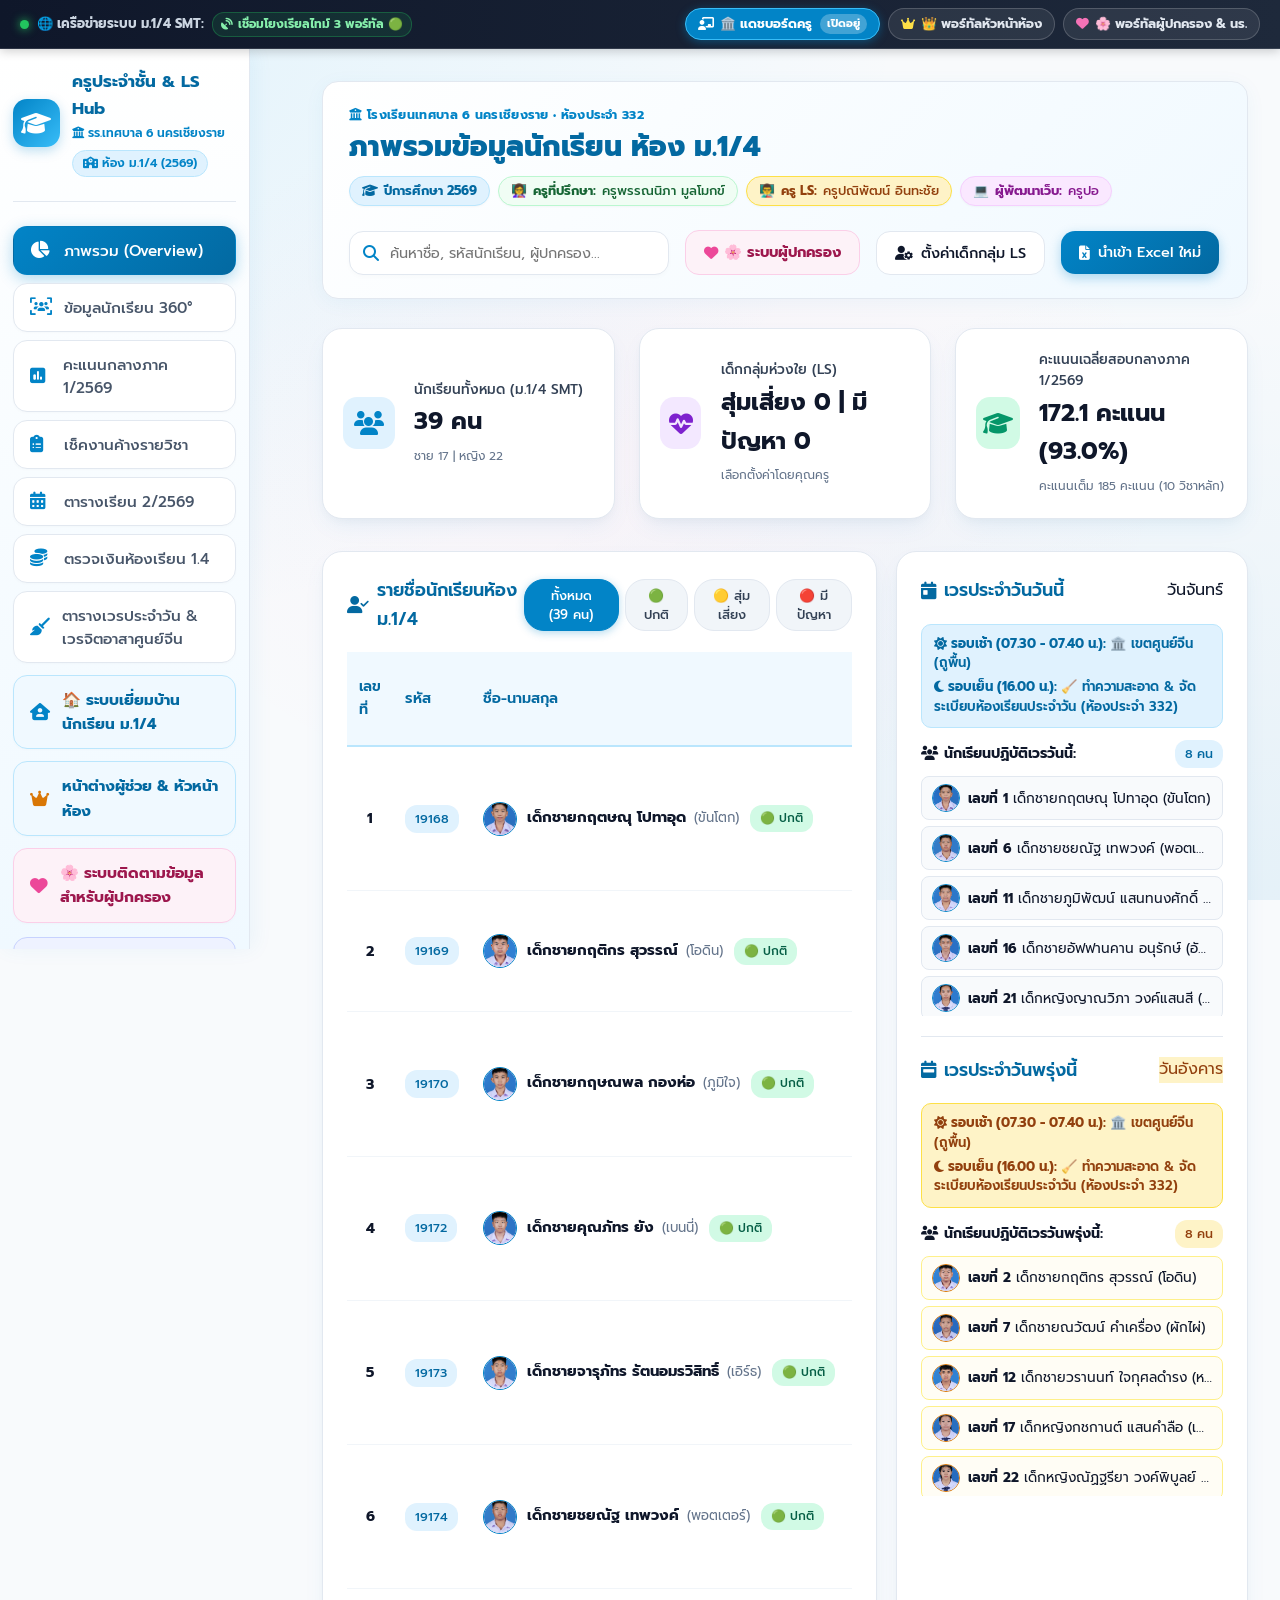
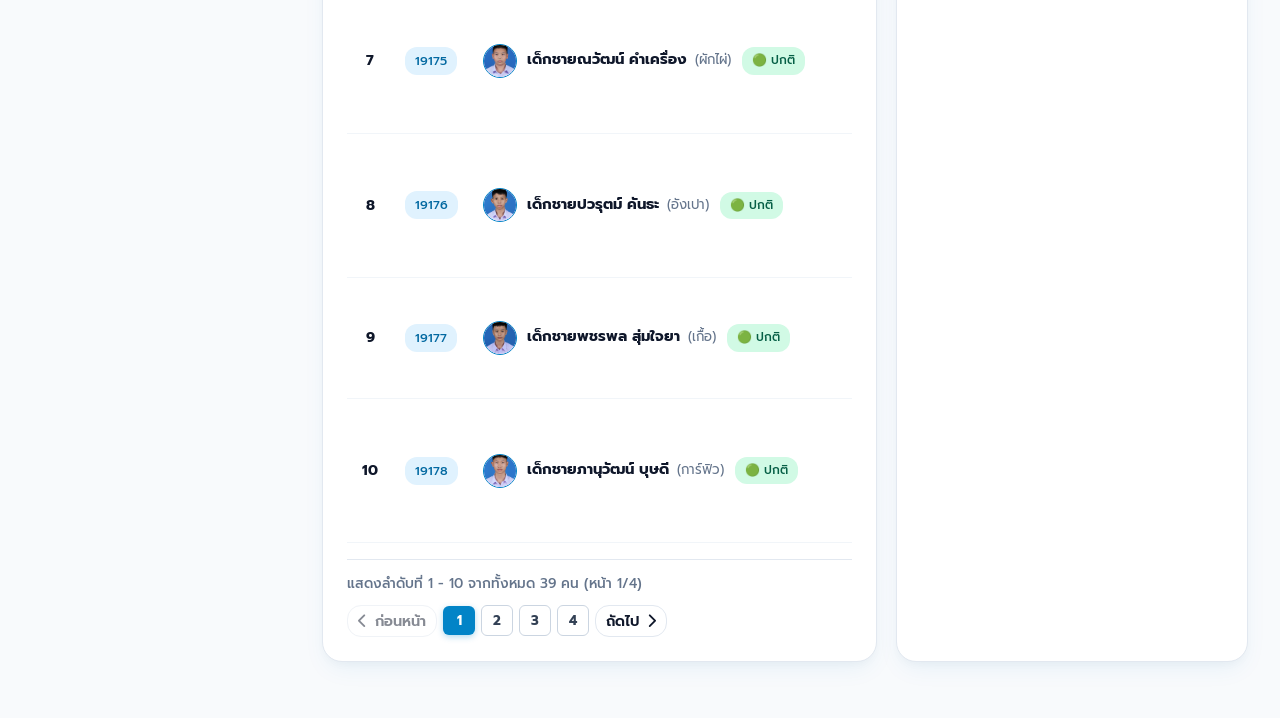
==== index.html @ 4e148f6b "feat: interconnect all 3 portals with persistent network switcher and real-time cloud sync for tasks" ====
<!DOCTYPE html>
<html lang="th">
<head>
    <meta charset="UTF-8">
    <meta name="viewport" content="width=device-width, initial-scale=1.0">
    <title>ระบบ Dashboard ข้อมูลนักเรียน ม.1/4 (ปีการศึกษา 2569)</title>
    <!-- PWA & Mobile Web App Meta -->
    <meta name="theme-color" content="#4f46e5">
    <meta name="mobile-web-app-capable" content="yes">
    <meta name="apple-mobile-web-app-status-bar-style" content="black-translucent">
    <meta name="apple-mobile-web-app-title" content="ม.1/4 ท.6">
    <link rel="manifest" href="manifest.json">
    <link rel="apple-touch-icon" href="apple-touch-icon.png">
    <link rel="icon" type="image/png" sizes="192x192" href="icon-192.png">
    <!-- Google Fonts: Prompt & Inter -->
    <link rel="preconnect" href="https://fonts.googleapis.com">
    <link rel="preconnect" href="https://fonts.gstatic.com" crossorigin>
    <link href="https://fonts.googleapis.com/css2?family=Inter:wght@300;400;500;600;700&family=Prompt:wght@300;400;500;600;700&display=swap" rel="stylesheet">
    <!-- FontAwesome Icons -->
    <link rel="stylesheet" href="https://cdnjs.cloudflare.com/ajax/libs/font-awesome/6.4.0/css/all.min.css">
    <!-- SheetJS for Excel Reading in Browser -->
    <script src="https://cdn.jsdelivr.net/npm/xlsx@0.18.5/dist/xlsx.full.min.js"></script>
    <link rel="stylesheet" href="styles.css">
</head>
<body>
    <!-- Unified 3-Portal Interconnected Network Bar -->
    <div class="m104-portal-network-bar">
        <div class="network-container">
            <div class="network-brand">
                <span class="network-dot"></span>
                <span>🌐 เครือข่ายระบบ ม.1/4 SMT:</span>
                <span class="network-sync-status"><i class="fa-solid fa-satellite-dish"></i> เชื่อมโยงเรียลไทม์ 3 พอร์ทัล 🟢</span>
            </div>
            <div class="network-links">
                <a href="index.html" class="network-pill active" title="หน้าแดชบอร์ดหลักสำหรับครูที่ปรึกษา">
                    <i class="fa-solid fa-chalkboard-user"></i>
                    <span>🏛️ แดชบอร์ดครู</span>
                    <span class="pill-tag">เปิดอยู่</span>
                </a>
                <a href="leader.html" class="network-pill" title="พอร์ทัลคณะกรรมการหัวหน้าห้อง สำหรับสั่ง/เช็คงานเพื่อน">
                    <i class="fa-solid fa-crown" style="color:#fde047;"></i>
                    <span>👑 พอร์ทัลหัวหน้าห้อง</span>
                </a>
                <a href="parent.html" class="network-pill" title="พอร์ทัลสำหรับผู้ปกครองและนักเรียน ตรวจงานค้างและเงินห้อง">
                    <i class="fa-solid fa-heart" style="color:#f472b6;"></i>
                    <span>🌸 พอร์ทัลผู้ปกครอง & นร.</span>
                </a>
            </div>
        </div>
    </div>

    <div class="app-container">
        <!-- Sidebar Navigation -->
        <aside class="sidebar">
            <div class="brand">
                <div class="brand-icon"><i class="fa-solid fa-graduation-cap"></i></div>
                <div class="brand-info">
                    <h2>ครูประจำชั้น & LS Hub</h2>
                    <span class="school-tag"><i class="fa-solid fa-building-columns"></i> รร.เทศบาล 6 นครเชียงราย</span>
                    <span class="badge-room"><i class="fa-solid fa-school"></i> ห้อง ม.1/4 (2569)</span>
                </div>
            </div>

            <nav class="nav-menu">
                <button class="nav-btn active" data-tab="tab-overview">
                    <i class="fa-solid fa-chart-pie"></i> ภาพรวม (Overview)
                </button>
                <button class="nav-btn" data-tab="tab-students">
                    <i class="fa-solid fa-users-viewfinder"></i> ข้อมูลนักเรียน 360°
                </button>
                <button class="nav-btn" data-tab="tab-midterm">
                    <i class="fa-solid fa-square-poll-vertical"></i> คะแนนกลางภาค 1/2569
                </button>
                <button class="nav-btn" data-tab="tab-pending-tasks">
                    <i class="fa-solid fa-clipboard-list"></i> เช็คงานค้างรายวิชา
                </button>
                <button class="nav-btn" data-tab="tab-schedule">
                    <i class="fa-solid fa-calendar-days"></i> ตารางเรียน 2/2569
                </button>
                <button class="nav-btn" data-tab="tab-fund">
                    <i class="fa-solid fa-coins"></i> ตรวจเงินห้องเรียน 1.4
                </button>
                <button class="nav-btn" data-tab="tab-duty">
                    <i class="fa-solid fa-broom"></i> ตารางเวรประจำวัน & เวรจิตอาสาศูนย์จีน
                </button>
                <a href="visit.html" target="_blank" class="nav-btn" style="text-decoration:none; color:#0369a1; background:#f0f9ff; border:1px solid #bae6fd; font-weight:700; margin-top:4px;">
                    <i class="fa-solid fa-house-user" style="color:#0284c7;"></i> 🏠 ระบบเยี่ยมบ้านนักเรียน ม.1/4
                </a>
                <a href="leader.html" target="_blank" class="nav-btn" style="text-decoration:none; color:#0369a1; background:#f0f9ff; border:1px solid #bae6fd; font-weight:700; margin-top:4px;">
                    <i class="fa-solid fa-crown" style="color:#d97706;"></i> หน้าต่างผู้ช่วย & หัวหน้าห้อง
                </a>
                <a href="parent.html" target="_blank" class="nav-btn" style="text-decoration:none; color:#9d174d; background:#fdf2f8; border:1px solid #fbcfe8; font-weight:700; margin-top:4px;">
                    <i class="fa-solid fa-heart" style="color:#ec4899;"></i> 🌸 ระบบติดตามข้อมูลสำหรับผู้ปกครอง
                </a>
                <button type="button" class="nav-btn" onclick="showPwaInstallModal()" style="color:#4338ca; background:#eef2ff; border:1px solid #c7d2fe; font-weight:700; margin-top:6px; cursor:pointer;">
                    <i class="fa-solid fa-mobile-screen-button" style="color:#6366f1;"></i> 📲 ติดตั้งลงมือถือ / หน้าจอโฮม
                </button>
            </nav>

            <div class="sidebar-footer">
                <div class="folder-status">
                    <i class="fa-solid fa-folder-open"></i>
                    <div>
                        <small>แหล่งข้อมูลในเครื่อง:</small>
                        <strong title="D:\ห้อง 1.4-2569">D:\ห้อง 1.4-2569</strong>
                    </div>
                </div>
                <div class="teacher-credits-box" style="margin-top: 10px; padding: 10px 12px; background: #ffffff; border-radius: 8px; border: 1px solid var(--border-color); font-size: 0.8rem; line-height: 1.5; color: var(--text-color);">
                    <div style="color:var(--primary); font-weight:700; margin-bottom:4px;"><i class="fa-solid fa-graduation-cap"></i> บุคลากรประจำห้อง ม.1/4</div>
                    <div>👩‍🏫 <strong>ครูที่ปรึกษา:</strong> ครูพรรณนิภา มูลโมกข์</div>
                    <div>👨‍🏫 <strong>ครู LS:</strong> ครูปณิพัฒน์ อินทะชัย</div>
                    <div style="margin-top:4px; padding-top:4px; border-top:1px dashed #e2e8f0; color:#0284c7;">💻 <strong>ผู้พัฒนาเว็บไซต์:</strong> ครูปอ</div>
                </div>
                <button id="btn-reload-db" class="btn-secondary full-width" style="margin-top:8px;">
                    <i class="fa-solid fa-arrows-rotate"></i> อัปเดตข้อมูลไฟล์
                </button>
            </div>
        </aside>

        <!-- Main Content Area -->
        <main class="main-content">
            <!-- Header Bar -->
            <header class="top-header-panel">
                <div class="header-main-row">
                    <div class="header-title-box">
                        <div class="header-title-badge">
                            <i class="fa-solid fa-building-columns" style="color:#0284c7;"></i> โรงเรียนเทศบาล 6 นครเชียงราย • ห้องประจำ 332
                        </div>
                        <h1 id="page-title">ภาพรวมข้อมูลนักเรียน ห้อง ม.1/4</h1>
                        
                        <!-- Teacher & Personnel Badges Row -->
                        <div class="personnel-badges-row">
                            <span class="personnel-chip chip-academic">
                                <i class="fa-solid fa-graduation-cap"></i> ปีการศึกษา 2569
                            </span>
                            <span class="personnel-chip chip-homeroom">
                                👩‍🏫 <strong>ครูที่ปรึกษา:</strong> ครูพรรณนิภา มูลโมกข์
                            </span>
                            <span class="personnel-chip chip-ls">
                                👨‍🏫 <strong>ครู LS:</strong> ครูปณิพัฒน์ อินทะชัย
                            </span>
                            <span class="personnel-chip chip-dev">
                                💻 <strong>ผู้พัฒนาเว็บ:</strong> ครูปอ
                            </span>
                        </div>
                    </div>

                    <div class="header-actions">
                        <div class="search-box">
                            <i class="fa-solid fa-magnifying-glass"></i>
                            <input type="text" id="global-search" placeholder="ค้นหาชื่อ, รหัสนักเรียน, ผู้ปกครอง...">
                        </div>
                        <a href="parent.html" target="_blank" class="btn-secondary" style="text-decoration:none; color:#9d174d; background:#fdf2f8; border:1px solid #fbcfe8; font-weight:700; display:inline-flex; align-items:center; gap:6px;">
                            <i class="fa-solid fa-heart" style="color:#ec4899;"></i> 🌸 ระบบผู้ปกครอง
                        </a>
                        <button id="btn-open-ls-settings" class="btn-secondary">
                            <i class="fa-solid fa-user-gear"></i> ตั้งค่าเด็กกลุ่ม LS
                        </button>
                        <label for="excel-uploader" class="btn-primary">
                            <i class="fa-solid fa-file-excel"></i> นำเข้า Excel ใหม่
                            <input type="file" id="excel-uploader" accept=".xlsx, .xls" hidden multiple>
                        </label>
                    </div>
                </div>
            </header>

            <!-- Tab 1: Overview -->
            <section id="tab-overview" class="tab-content active">
                <!-- Stats Summary Cards -->
                <div class="stats-grid" style="grid-template-columns: repeat(auto-fit, minmax(280px, 1fr));">
                    <div class="stat-card blue">
                        <div class="stat-icon"><i class="fa-solid fa-users"></i></div>
                        <div class="stat-details">
                            <h3>นักเรียนทั้งหมด (ม.1/4 SMT)</h3>
                            <span class="stat-value" id="stat-total">39 คน</span>
                            <small id="stat-gender-ratio">ชาย 21 | หญิง 18</small>
                        </div>
                    </div>

                    <div class="stat-card purple">
                        <div class="stat-icon"><i class="fa-solid fa-heart-pulse"></i></div>
                        <div class="stat-details">
                            <h3>เด็กกลุ่มห่วงใย (LS)</h3>
                            <span class="stat-value" id="stat-ls">0 คน</span>
                            <small>เลือกตั้งค่าโดยคุณครู</small>
                        </div>
                    </div>

                    <div class="stat-card green admin-only">
                        <div class="stat-icon"><i class="fa-solid fa-graduation-cap"></i></div>
                        <div class="stat-details">
                            <h3>คะแนนเฉลี่ยสอบกลางภาค 1/2569</h3>
                            <span class="stat-value" id="stat-midterm-avg">123.5 คะแนน</span>
                            <small id="overview-avg-midterm-subtext">คะแนนเต็ม 275 คะแนน (13 วิชาหลัก)</small>
                        </div>
                    </div>
                </div>

                <!-- Two-Column Section -->
                <div class="dashboard-row">
                    <!-- Quick Student List -->
                    <div class="panel flex-2">
                        <div class="panel-header">
                            <h3><i class="fa-solid fa-user-check"></i> รายชื่อนักเรียนห้อง ม.1/4</h3>
                            <div class="filter-pills">
                                <button class="pill active" data-filter="all">ทั้งหมด (39 คน)</button>
                                <button class="pill" data-filter="normal">🟢 ปกติ</button>
                                <button class="pill" data-filter="risk">🟡 สุ่มเสี่ยง</button>
                                <button class="pill" data-filter="problem">🔴 มีปัญหา</button>
                            </div>
                        </div>
                        <div class="table-responsive">
                            <table class="data-table" id="table-overview">
                                <thead>
                                    <tr>
                                        <th>เลขที่</th>
                                        <th>รหัส</th>
                                        <th>ชื่อ-นามสกุล</th>
                                        <th class="admin-only">ผู้ปกครอง / เบอร์โทร</th>
                                        <th>เวรประจำวัน</th>
                                        <th>สถานะงานค้าง</th>
                                        <th>จัดการ</th>
                                    </tr>
                                </thead>
                                <tbody>
                                    <!-- Dynamic Rows -->
                                </tbody>
                            </table>
                        </div>
                        <!-- Overview Table Pagination Bar -->
                        <div id="overview-pagination" style="display:flex; justify-content:space-between; align-items:center; margin-top:1rem; padding-top:0.8rem; border-top:1px solid #e2e8f0; flex-wrap:wrap; gap:10px;">
                            <div id="overview-pagination-info" style="font-size:0.85rem; color:#64748b; font-weight:500;">
                                แสดงลำดับที่ 1 - 10 จากทั้งหมด 39 คน
                            </div>
                            <div id="overview-pagination-controls" style="display:flex; gap:6px; align-items:center;">
                                <!-- Dynamic Pagination Buttons -->
                            </div>
                        </div>
                    </div>

                    <!-- Daily Duty Today & Tomorrow -->
                    <div class="panel flex-1">
                        <div class="panel-header">
                            <h3><i class="fa-solid fa-calendar-day"></i> เวรประจำวันวันนี้</h3>
                            <span class="badge-day" id="current-day-name">วันจันทร์</span>
                        </div>
                        <div class="duty-list" id="duty-today-list">
                            <!-- Dynamic Duty Today List -->
                        </div>

                        <hr class="divider">

                        <div class="panel-header">
                            <h3><i class="fa-solid fa-calendar-week"></i> เวรประจำวันพรุ่งนี้</h3>
                            <span class="badge-day" id="tomorrow-day-name" style="background:#fef3c7; color:#92400e; border-color:#fde047;">วันอังคาร</span>
                        </div>
                        <div class="duty-list" id="duty-tomorrow-list">
                            <!-- Dynamic Duty Tomorrow List -->
                        </div>
                    </div>
                </div>
            </section>

            <!-- Tab 2: Student 360° Profile -->
            <section id="tab-students" class="tab-content">
                <div class="panel">
                    <div class="panel-header">
                        <h3><i class="fa-solid fa-address-card"></i> คลังข้อมูลนักเรียน 360 องศา (ม.1/4)</h3>
                        <span class="sub-text">รวมข้อมูลจากไฟล์: รายชื่อ, ผู้ปกครอง, วันเกิด, เลขประชาชน, ศาสนา</span>
                    </div>
                    <div class="cards-grid" id="students-cards-grid">
                        <!-- Dynamic Student Cards -->
                    </div>
                </div>
            </section>

            <!-- Tab 3: Midterm Scores -->
            <section id="tab-midterm" class="tab-content">
                <div class="panel">
                    <div class="panel-header">
                        <h3><i class="fa-solid fa-square-poll-vertical"></i> ตารางตรวจสอบคะแนนสอบกลางภาคเรียนที่ 1 / 2569 (ห้อง ม.1/4 SMT)</h3>
                        <div class="action-buttons">
                            <button class="btn-secondary" id="btn-export-scores-csv"><i class="fa-solid fa-file-csv"></i> ส่งออกตารางคะแนน CSV</button>
                        </div>
                    </div>
                    <div class="table-responsive">
                        <table class="data-table" id="table-midterm-scores">
                            <thead>
                                <tr>
                                    <th>เลขที่</th>
                                    <th>ชื่อ-นามสกุล</th>
                                    <th>อ.สื่อสาร (20)</th>
                                    <th>สังคมฯ (20)</th>
                                    <th style="background:#fef3c7; color:#92400e;">ประวัติฯ (20)</th>
                                    <th>คณิตพื้นฯ (20)</th>
                                    <th>ภาษาไทย (20)</th>
                                    <th>คณิตเพิ่ม1 (20)</th>
                                    <th>คณิตเพิ่ม2 (5)</th>
                                    <th>จีน (20)</th>
                                    <th>อ.พื้นฐาน (20)</th>
                                    <th>วิทย์พื้นฯ (20)</th>
                                    <th style="background:#d1fae5; color:#065f46;">วิทย์โลก (40)</th>
                                    <th>อ.อ่าน-เขียน (20)</th>
                                    <th style="background:#fef3c7; color:#92400e;">วิทย์ปฏิบัติ (30)</th>
                                    <th>รวม (275)</th>
                                    <th>เฉลี่ย (%)</th>
                                </tr>
                            </thead>
                            <tbody>
                                <!-- Dynamic Rows -->
                            </tbody>
                        </table>
                    </div>
                </div>
            </section>

            <!-- Tab 4: Pending Homework Manager -->
            <section id="tab-pending-tasks" class="tab-content">
                <!-- Real-time Cloud Sync Banner for Teacher Dashboard -->
                <div style="display:flex; justify-content:space-between; align-items:center; flex-wrap:wrap; gap:10px; background:#f0fdf4; border:1.5px solid #86efac; border-radius:12px; padding:10px 16px; margin-bottom:14px; box-shadow:0 2px 8px rgba(34,197,94,0.08);">
                    <div style="display:flex; align-items:center; gap:8px;">
                        <span style="display:inline-flex; width:10px; height:10px; border-radius:50%; background:#16a34a; box-shadow:0 0 0 3px rgba(34,197,94,0.3);"></span>
                        <span id="teacher-cloud-status" style="font-size:0.88rem; color:#166534; font-weight:700;">
                            <i class="fa-solid fa-satellite-dish" style="color:#16a34a;"></i> เชื่อมต่อระบบคลาวด์ออนไลน์: <span id="teacher-cloud-status-desc" style="color:#15803d;">ซิงค์เรียลไทม์กับพอร์ทัลหัวหน้าห้อง & ผู้ปกครอง 🟢</span>
                        </span>
                    </div>
                    <button type="button" id="btn-refresh-teacher-tasks" onclick="refreshTeacherTasksFromCloud()" class="btn-primary btn-sm" style="background:#0284c7; border-color:#0284c7; font-size:0.82rem; font-weight:700; padding:6px 14px; border-radius:8px; display:inline-flex; align-items:center; gap:6px; cursor:pointer; box-shadow:0 2px 6px rgba(2,132,199,0.25);">
                        <i class="fa-solid fa-arrows-rotate"></i> 🔄 ดึงข้อมูลล่าสุดจากคลาวด์
                    </button>
                </div>

                <!-- Top Section: Student Personal Homework Lookup Bar & Card -->
                <div class="panel" style="margin-bottom:1.5rem; background:linear-gradient(135deg, #ffffff, #f0f9ff); border:1px solid #bae6fd; box-shadow:0 4px 15px rgba(2,132,199,0.06);">
                    <div class="panel-header" style="border-bottom:1px solid #e0f2fe; padding-bottom:10px; margin-bottom:12px;">
                        <div>
                            <h3 style="color:#0369a1;"><i class="fa-solid fa-user-check"></i> 🔍 ค้นหางานค้างรายบุคคล (สำหรับนักเรียน / ผู้ปกครอง)</h3>
                            <span class="sub-text">เลือกหรือพิมพ์ชื่อ/เลขที่/รหัสประจำตัว เพื่อตรวจสอบรายการงานค้างเฉพาะบุคคล</span>
                        </div>
                    </div>

                    <div style="display:flex; gap:12px; align-items:center; flex-wrap:wrap; margin-bottom:12px;">
                        <div style="flex:1; min-width:260px;">
                            <select id="lookup-student-select" class="form-control" style="font-weight:700; font-size:0.95rem; border-color:#0284c7;">
                                <option value="">-- 🎓 เลือกชื่อนักเรียนเพื่อดูงานค้างเฉพาะบุคคล (39 คน) --</option>
                            </select>
                        </div>
                        <div style="flex:1; min-width:200px;">
                            <input type="text" id="lookup-student-input" class="form-control" placeholder="หรือพิมพ์เลขที่ (เช่น 1), รหัส (19168)...">
                        </div>
                        <button id="btn-clear-lookup" class="btn-secondary" style="display:none;"><i class="fa-solid fa-rotate-left"></i> ล้างการค้นหา</button>
                    </div>

                    <!-- Personal Homework Display Card -->
                    <div id="personal-homework-result-card" style="display:none;">
                        <!-- Dynamic Personal Homework Card -->
                    </div>
                </div>

                <div class="dashboard-row">
                    <!-- Left: Create Task & Student Checklist Form -->
                    <div class="panel flex-1">
                        <div class="panel-header">
                            <h3><i class="fa-solid fa-pen-to-square"></i> บันทึกเช็คงานค้างรายวิชา</h3>
                        </div>

                        <div class="form-group">
                            <label><i class="fa-solid fa-book"></i> เลือกรายวิชาจากตารางเรียน ม.1/4 (หรือพิมพ์ระบุเอง):</label>
                            <select id="task-subject-select" class="form-control" style="font-weight:700; color:#0f172a; margin-bottom:6px;">
                                <option value="">-- 📖 เลือกระบุรายวิชาตามตารางเรียน ภาคเรียนที่ 2/2569 --</option>
                                <option value="ภาษาไทย (ท21102) - ครูพรรณนิภา">ภาษาไทย (ท21102) - ครูพรรณนิภา</option>
                                <option value="คณิตศาสตร์พื้นฐาน (ค21102) - ครูศิริลักษณ์">คณิตศาสตร์พื้นฐาน (ค21102) - ครูศิริลักษณ์</option>
                                <option value="คณิตศาสตร์เพิ่มเติม 1 (ค21202) - ครูเปรมฤดี">คณิตศาสตร์เพิ่มเติม 1 (ค21202) - ครูเปรมฤดี</option>
                                <option value="คณิตศาสตร์เพิ่มเติม 2 (ค21204) - ครูกมลลักษณ์">คณิตศาสตร์เพิ่มเติม 2 (ค21204) - ครูกมลลักษณ์</option>
                                <option value="วิทยาศาสตร์พื้นฐาน (ว21102) - ครูวราวุฒิ">วิทยาศาสตร์พื้นฐาน (ว21102) - ครูวราวุฒิ</option>
                                <option value="วิทยาศาสตร์ SMT (ว21104) - ครูวริศลา">วิทยาศาสตร์ SMT (ว21104) - ครูวริศลา</option>
                                <option value="วิทยาศาสตร์เพิ่มเติม (ว21202) - ครูวรางคณา">วิทยาศาสตร์เพิ่มเติม (ว21202) - ครูวรางคณา</option>
                                <option value="วิทยาศาสตร์เพิ่มเติม (ว21204) - ครูเกษมณี">วิทยาศาสตร์เพิ่มเติม (ว21204) - ครูเกษมณี</option>
                                <option value="วิทยาการคำนวณ/คอมพิวเตอร์ (ว21206) - ครูคอมพิวเตอร์">วิทยาการคำนวณ/คอมพิวเตอร์ (ว21206) - ครูคอมพิวเตอร์</option>
                                <option value="ภาษาอังกฤษพื้นฐาน (อ21102) - ครูดิ่งธิวา">ภาษาอังกฤษพื้นฐาน (อ21102) - ครูดิ่งธิวา</option>
                                <option value="ภาษาอังกฤษเพื่อการสื่อสาร (อ21202) - ครูพัชรินทร์">ภาษาอังกฤษเพื่อการสื่อสาร (อ21202) - ครูพัชรินทร์</option>
                                <option value="ภาษาอังกฤษเพิ่มเติม (อ21204) - ครู Kathleen">ภาษาอังกฤษเพิ่มเติม (อ21204) - ครู Kathleen</option>
                                <option value="สังคมศึกษา (ส21103) - ครูธนาวัฒน์">สังคมศึกษา (ส21103) - ครูธนาวัฒน์</option>
                                <option value="ประวัติศาสตร์ (ส21104) - ครูธีร์สุดา">ประวัติศาสตร์ (ส21104) - ครูธีร์สุดา</option>
                                <option value="สุขศึกษา (พ21103) - ครูศักรินทร์">สุขศึกษา (พ21103) - ครูศักรินทร์</option>
                                <option value="พลศึกษา/ว่ายน้ำ (พ21104) - ครูหทัยชนก">พลศึกษา/ว่ายน้ำ (พ21104) - ครูหทัยชนก</option>
                                <option value="ศิลปะ (ศ21102) - ครูอุกฤษฎ์">ศิลปะ (ศ21102) - ครูอุกฤษฎ์</option>
                                <option value="การงานอาชีพ (ง21102) - ครูสิริพรรณ">การงานอาชีพ (ง21102) - ครูสิริพรรณ</option>
                                <option value="ภาษาจีน (จ21202) - ครูณภัสนันท์">ภาษาจีน (จ21202) - ครูณภัสนันท์</option>
                                <option value="แนะแนว - ครูฐิติพร">แนะแนว - ครูฐิติพร</option>
                                <option value="custom">-- ✏️ รายวิชาอื่นๆ (พิมพ์ระบุเองด้านล่าง) --</option>
                            </select>
                            <input type="text" id="task-subject-input" class="form-control" placeholder="พิมพ์ระบุชื่อรายวิชาเพิ่มเติม..." list="subject-suggestions" style="display:none;">
                            <datalist id="subject-suggestions">
                                <option value="คณิตศาสตร์พื้นฐาน (ค21101)"></option>
                                <option value="คณิตศาสตร์เพิ่มเติม 1 (ค21201)"></option>
                                <option value="คณิตศาสตร์เพิ่มเติม 2 (ค21202)"></option>
                                <option value="วิทยาศาสตร์และเทคโนโลยี (ว21101)"></option>
                                <option value="วิทยาการคำนวณ/คอมพิวเตอร์ (ว21103)"></option>
                                <option value="ภาษาไทย (ท21101)"></option>
                                <option value="ภาษาอังกฤษพื้นฐาน (อ21101)"></option>
                                <option value="ภาษาอังกฤษเพื่อการสื่อสาร (อ21203)"></option>
                                <option value="สังคมศึกษา (ส21101)"></option>
                                <option value="ประวัติศาสตร์ (ส21102)"></option>
                                <option value="ภาษาจีน (จ21201)"></option>
                                <option value="สุขศึกษาและพลศึกษา (พ21101)"></option>
                                <option value="ศิลปะ/ดนตรี (ศ21101)"></option>
                                <option value="การงานอาชีพ (ง21101)"></option>
                            </datalist>
                        </div>

                        <div class="form-group">
                            <label><i class="fa-solid fa-file-signature"></i> ชื่อชิ้นงาน / ภาระงานที่ค้างส่ง:</label>
                            <input type="text" id="task-title-input" class="form-control" placeholder="เช่น ใบงานเรื่องสมการ, แบบฝึกหัดบทที่ 2...">
                        </div>

                        <div class="form-group">
                            <label><i class="fa-solid fa-paperclip"></i> แนบไฟล์ประกอบงาน (ไม่บังคับ):</label>
                            <div id="task-file-dropzone" style="border: 2px dashed #bae6fd; border-radius: 12px; padding: 14px 16px; background: #f0f9ff; cursor: pointer; transition: all 0.2s;" onclick="document.getElementById('task-file-input').click()" ondragover="event.preventDefault(); this.style.borderColor='#0284c7'; this.style.background='#e0f2fe';" ondragleave="this.style.borderColor='#bae6fd'; this.style.background='#f0f9ff';" ondrop="handleTaskFileDrop(event)">
                                <div style="display:flex; align-items:center; gap:10px; color:#0369a1;">
                                    <i class="fa-solid fa-cloud-arrow-up" style="font-size:1.4rem; color:#0284c7;"></i>
                                    <div>
                                        <div style="font-weight:600; font-size:0.95rem;">คลิกหรือลากไฟล์มาวางที่นี่</div>
                                        <div style="font-size:0.8rem; color:#64748b; margin-top:2px;">รองรับ: รูปภาพ (JPG, PNG), PDF, Word (.docx), Excel (.xlsx) • ขนาดสูงสุด 10MB</div>
                                    </div>
                                </div>
                                <input type="file" id="task-file-input" multiple accept="image/*,.pdf,.doc,.docx,.xls,.xlsx" style="display:none;" onchange="handleTaskFileSelect(event)">
                            </div>
                            <div id="task-file-preview" style="display:none; margin-top:8px; display:flex; flex-wrap:wrap; gap:8px;"></div>
                        </div>

                        <div class="form-group">
                            <label><i class="fa-solid fa-calendar-day"></i> กำหนดส่งงาน (Due Date):</label>
                            <input type="text" id="task-duedate-input" class="form-control" placeholder="เช่น วันศุกร์นี้, 30 ก.ค. 69">
                        </div>

                        <div class="form-group">
                            <label><i class="fa-solid fa-users"></i> เลือกนักเรียนที่ <strong style="color:var(--accent-red)">ค้างส่งงาน</strong> (ติ๊ก ✔️ หน้าชื่อ - แบ่ง 4 ช่องตามเลขที่):</label>
                            <div style="max-height: 420px; overflow-y: auto; padding: 10px; background: #f8fafc; border: 1px solid var(--border-color); border-radius: var(--radius-sm);">
                                <div id="task-student-checklist" style="display: grid; grid-template-columns: repeat(auto-fit, minmax(210px, 1fr)); gap: 10px;">
                                    <!-- Dynamic 4 Columns Checkboxes (1-10, 11-20, 21-30, 31-39) -->
                                </div>
                            </div>
                        </div>

                        <button id="btn-save-pending-task" class="btn-primary full-width">
                            <i class="fa-solid fa-plus-circle"></i> บันทึกรายการงานค้าง
                        </button>
                    </div>

                    <!-- Right: Active Tasks Board -->
                    <div class="panel flex-1">
                        <div class="panel-header">
                            <h3><i class="fa-solid fa-list-check"></i> รายการงานค้างทั้งหมดของห้อง ม.1/4</h3>
                        </div>

                        <div id="active-tasks-container">
                            <!-- Dynamic Task Cards -->
                        </div>
                    </div>
                </div>
            </section>

            <!-- Tab 5: Class Schedule (Semester 2/2569) -->
            <section id="tab-schedule" class="tab-content">
                <div class="panel">
                    <div class="panel-header" style="display:flex; justify-content:space-between; align-items:center; flex-wrap:wrap; gap:10px;">
                        <div>
                            <h3><i class="fa-solid fa-calendar-days"></i> ตารางเรียน ชั้น ม.1/4 ห้องเรียนประจำ 332</h3>
                            <span class="sub-text">ภาคเรียนที่ 2/2569 • โรงเรียนเทศบาล 6 นครเชียงราย</span>
                        </div>
                        <button type="button" onclick="openImageLightbox('timetable_2_2569.jpg', 'ตารางเรียน ชั้น ม.1.4 ภาคเรียนที่ 2/2569')" class="btn" style="background:#e0f2fe; color:#0369a1; border:1px solid #bae6fd; font-size:0.85rem; font-weight:700; cursor:pointer; padding:6px 14px; border-radius:8px; display:inline-flex; align-items:center; gap:6px;">
                            <i class="fa-solid fa-image"></i> 🖼️ ดูรูปตารางเรียนฉบับทางการ
                        </button>
                    </div>

                    <div class="table-responsive">
                        <table class="data-table schedule-table" style="text-align: center; min-width:860px;">
                            <thead>
                                <tr style="background:#f0f9ff; color:#0369a1;">
                                    <th style="width: 85px;">วัน / เวลา</th>
                                    <th>คาบ 1<br><small>08.20-09.10</small></th>
                                    <th>คาบ 2<br><small>09.10-10.00</small></th>
                                    <th style="background:#f1f5f9; color:#64748b; font-size:0.76rem; width:70px;">พัก 20 นาที<br><small>10.00-10.20</small></th>
                                    <th>คาบ 3<br><small>10.20-11.10</small></th>
                                    <th style="background:#f1f5f9; color:#64748b; font-size:0.76rem; width:80px;">คาบ 4 (พักทานอาหาร)<br><small>11.10-12.00</small></th>
                                    <th>คาบ 5<br><small>12.00-12.50</small></th>
                                    <th>คาบ 6<br><small>12.50-13.40</small></th>
                                    <th>คาบ 7<br><small>13.40-14.30</small></th>
                                    <th>คาบ 8<br><small>14.30-15.20</small></th>
                                    <th>คาบ 9<br><small>15.20-16.10</small></th>
                                </tr>
                            </thead>
                            <tbody>
                                <!-- จันทร์ -->
                                <tr>
                                    <td style="background:#fef9c3; font-weight:700; color:#854d0e;">จันทร์</td>
                                    <td><strong style="display:block; color:#0f172a;">อบรม</strong><small style="color:#64748b;">โฮมรูม</small></td>
                                    <td><strong style="display:block; color:#0f172a;">ค21102</strong><small style="color:#475569;">ครูศิริลักษณ์ (332)</small></td>
                                    <td rowspan="5" style="background:#f8fafc; color:#94a3b8; font-size:0.75rem; vertical-align:middle; font-weight:700;">พักผ่อน<br>20 นาที</td>
                                    <td><strong style="display:block; color:#0f172a;">ส21103</strong><small style="color:#475569;">ครูธนาวัฒน์ (332)</small></td>
                                    <td rowspan="5" style="background:#f8fafc; color:#94a3b8; font-size:0.75rem; vertical-align:middle; font-weight:700;">พักทานอาหาร<br>กลางวัน</td>
                                    <td><strong style="display:block; color:#0f172a;">อ21102</strong><small style="color:#475569;">ครูดิ่งธิวา (332)</small></td>
                                    <td><strong style="display:block; color:#0f172a;">ค21202</strong><small style="color:#475569;">ครูเปรมฤดี (332)</small></td>
                                    <td><strong style="display:block; color:#0f172a;">อ21204</strong><small style="color:#475569;">ครูKathleen (332)</small></td>
                                    <td><strong style="display:block; color:#0f172a;">ว21104</strong><small style="color:#475569;">ครูวริศลา (321)</small></td>
                                    <td><strong style="display:block; color:#0f172a;">ว21104</strong><small style="color:#475569;">ครูวริศลา (321)</small></td>
                                </tr>
                                <!-- อังคาร -->
                                <tr>
                                    <td style="background:#fce7f3; font-weight:700; color:#9d174d;">อังคาร</td>
                                    <td><strong style="display:block; color:#0f172a;">ว21202</strong><small style="color:#475569;">ครูวรางคณา (234)</small></td>
                                    <td><strong style="display:block; color:#0f172a;">ว21202</strong><small style="color:#475569;">ครูวรางคณา (234)</small></td>
                                    <td><strong style="display:block; color:#0f172a;">อ21102</strong><small style="color:#475569;">ครูดิ่งธิวา (332)</small></td>
                                    <td><strong style="display:block; color:#0f172a;">ว21206</strong><small style="color:#475569;">ครูคอมพิวเตอร์ (341)</small></td>
                                    <td><strong style="display:block; color:#0f172a;">เลือกเสรี</strong><small style="color:#64748b;">วิชาเลือก</small></td>
                                    <td><strong style="display:block; color:#0f172a;">เลือกเสรี</strong><small style="color:#64748b;">วิชาเลือก</small></td>
                                    <td><strong style="display:block; color:#0f172a;">ค21102</strong><small style="color:#475569;">ครูศิริลักษณ์ (332)</small></td>
                                    <td><strong style="display:block; color:#0f172a;">ว21204</strong><small style="color:#475569;">ครูเกษมณี (332)</small></td>
                                </tr>
                                <!-- พุธ -->
                                <tr>
                                    <td style="background:#dcfce7; font-weight:700; color:#166534;">พุธ</td>
                                    <td><strong style="display:block; color:#0f172a;">ค21202</strong><small style="color:#475569;">ครูเปรมฤดี (332)</small></td>
                                    <td><strong style="display:block; color:#0f172a;">อ21102</strong><small style="color:#475569;">ครูดิ่งธิวา (332)</small></td>
                                    <td><strong style="display:block; color:#0f172a;">แนะแนว</strong><small style="color:#475569;">ครูฐิติพร (332)</small></td>
                                    <td><strong style="display:block; color:#0f172a;">อ21202</strong><small style="color:#475569;">ครูพัชรินทร์ (332)</small></td>
                                    <td><strong style="display:block; color:#0f172a;">ท21102</strong><small style="color:#475569;">ครูพรรณนิภา (332)</small></td>
                                    <td><strong style="display:block; color:#0f172a;">ศ21102</strong><small style="color:#475569;">ครูอุกฤษฎ์ (332)</small></td>
                                    <td><strong style="display:block; color:#0f172a;">พ21104</strong><small style="color:#475569;">ครูหทัยชนก (ว่ายน้ำ)</small></td>
                                    <td><strong style="display:block; color:#0f172a;">อ21204</strong><small style="color:#475569;">ครูKathleen (332)</small></td>
                                </tr>
                                <!-- พฤหัสฯ -->
                                <tr>
                                    <td style="background:#ffedd5; font-weight:700; color:#9a3412;">พฤหัสฯ</td>
                                    <td><strong style="display:block; color:#0f172a;">ค21102</strong><small style="color:#475569;">ครูศิริลักษณ์ (332)</small></td>
                                    <td><strong style="display:block; color:#0f172a;">ว21102</strong><small style="color:#475569;">ครูวราวุฒิ (332)</small></td>
                                    <td><strong style="display:block; color:#0f172a;">ท21102</strong><small style="color:#475569;">ครูพรรณนิภา (332)</small></td>
                                    <td><strong style="display:block; color:#0f172a;">ส21103</strong><small style="color:#475569;">ครูธนาวัฒน์ (332)</small></td>
                                    <td><strong style="display:block; color:#0f172a;">พ21103</strong><small style="color:#475569;">ครูศักรินทร์ (332)</small></td>
                                    <td><strong style="display:block; color:#0f172a;">ค21204</strong><small style="color:#475569;">ครูกมลลักษณ์ (332)</small></td>
                                    <td><strong style="display:block; color:#0f172a;">ชุมนุม</strong><small style="color:#64748b;">กิจกรรมชุมนุม</small></td>
                                    <td><strong style="display:block; color:#0f172a;">ค้นคว้า</strong><small style="color:#64748b;">กิจกรรมค้นคว้า</small></td>
                                </tr>
                                <!-- ศุกร์ -->
                                <tr>
                                    <td style="background:#e0f2fe; font-weight:700; color:#0369a1;">ศุกร์</td>
                                    <td><strong style="display:block; color:#0f172a;">ว21102</strong><small style="color:#475569;">ครูวราวุฒิ (221)</small></td>
                                    <td><strong style="display:block; color:#0f172a;">ว21102</strong><small style="color:#475569;">ครูวราวุฒิ (221)</small></td>
                                    <td><strong style="display:block; color:#0f172a;">จ21202</strong><small style="color:#475569;">ครูณภัสนันท์ (332)</small></td>
                                    <td><strong style="display:block; color:#0f172a;">ส21104</strong><small style="color:#475569;">ครูธีร์สุดา (332)</small></td>
                                    <td><strong style="display:block; color:#0f172a;">ง21102</strong><small style="color:#475569;">ครูสิริพรรณ (332)</small></td>
                                    <td><strong style="display:block; color:#0f172a;">ค21202</strong><small style="color:#475569;">ครูเปรมฤดี (332)</small></td>
                                    <td><strong style="display:block; color:#0f172a;">ท21102</strong><small style="color:#475569;">ครูพรรณนิภา (332)</small></td>
                                    <td><strong style="display:block; color:#0f172a;">ส21103</strong><small style="color:#475569;">ครูธนาวัฒน์ (332)</small></td>
                                </tr>
                            </tbody>
                        </table>
                    </div>
                </div>
            </section>

            <!-- Tab 6: Classroom Fund 1.4 -->
            <section id="tab-fund" class="tab-content">
                <div class="panel" id="teacher-fund-panel" style="padding:1.4rem;">
                    <!-- Dynamic Classroom Fund Content for Teacher -->
                </div>
            </section>

            <!-- Tab 4: Duty & Groups -->
            <section id="tab-duty" class="tab-content">
                <!-- Today's Active Duty Highlight Banner -->
                <div id="today-duty-banner" class="panel" style="background: linear-gradient(135deg, #0284c7, #0369a1); color: #ffffff; margin-bottom: 1.5rem; border: none; box-shadow: 0 4px 15px rgba(2, 132, 199, 0.25);">
                    <!-- Dynamic Today's Duty Banner -->
                </div>

                <div class="panel">
                    <div class="panel-header">
                        <div>
                            <h3><i class="fa-solid fa-broom"></i> ตารางเวรประจำวัน & เวรจิตอาสาศูนย์จีน (ม.1/4)</h3>
                            <span class="sub-text">รอบเช้า (07.30 - 07.40 น.) & รอบเย็น (16.00 น.) ยึดตามวันจริง</span>
                        </div>
                    </div>
                    <div class="duty-grid" id="duty-week-grid" style="display: grid; grid-template-columns: repeat(auto-fit, minmax(230px, 1fr)); gap: 1.2rem;">
                        <!-- 5 Days Duty Columns -->
                    </div>
                </div>
            </section>

            <!-- Tab 8: Home Visit System -->
            <section id="tab-home-visit" class="tab-content">
                <div class="panel-header" style="display:flex; justify-content:space-between; align-items:center; flex-wrap:wrap; gap:12px; margin-bottom:1.2rem;">
                    <div>
                        <h2><i class="fa-solid fa-house-user" style="color:var(--primary);"></i> ระบบบันทึกข้อมูล & สรุปผลการเยี่ยมบ้านนักเรียน (ม.1/4)</h2>
                        <p style="color:var(--text-muted); font-size:0.88rem;">บันทึกข้อมูลสภาพความเป็นอยู่ พิกัด GPS รูปถ่ายบ้าน และออกรายงานพิมพ์ PDF สรุปการเยี่ยมบ้าน</p>
                    </div>
                    <div style="display:flex; gap:10px; flex-wrap:wrap;">
                        <button id="btn-open-add-home-visit" class="btn-primary">
                            <i class="fa-solid fa-plus-circle"></i> ➕ บันทึกข้อมูลเยี่ยมบ้านใหม่
                        </button>
                    </div>
                </div>

                <!-- Home Visit Stats Summary Bar -->
                <div style="display:grid; grid-template-columns: repeat(auto-fit, minmax(220px, 1fr)); gap:1rem; margin-bottom:1.5rem;">
                    <div style="background:#ffffff; border:1px solid #cbd5e1; border-radius:12px; padding:16px; display:flex; align-items:center; gap:14px; box-shadow:0 2px 8px rgba(0,0,0,0.03);">
                        <div style="width:48px; height:48px; border-radius:10px; background:#e0f2fe; color:#0284c7; display:flex; align-items:center; justify-content:center; font-size:1.4rem;"><i class="fa-solid fa-house-circle-check"></i></div>
                        <div>
                            <small style="color:var(--text-muted); font-size:0.82rem;">สถานะการเยี่ยมบ้าน:</small>
                            <strong style="font-size:1.2rem; display:block; color:#0f172a;" id="home-visit-stat-ratio">บันทึกแล้ว 0 / 39 คน</strong>
                        </div>
                    </div>
                    <div style="background:#ffffff; border:1px solid #cbd5e1; border-radius:12px; padding:16px; display:flex; align-items:center; gap:14px; box-shadow:0 2px 8px rgba(0,0,0,0.03);">
                        <div style="width:48px; height:48px; border-radius:10px; background:#dcfce7; color:#166534; display:flex; align-items:center; justify-content:center; font-size:1.4rem;"><i class="fa-solid fa-location-dot"></i></div>
                        <div>
                            <small style="color:var(--text-muted); font-size:0.82rem;">ปักหมุดพิกัด GPS แล้ว:</small>
                            <strong style="font-size:1.2rem; display:block; color:#166534;" id="home-visit-stat-gps">0 นักเรียน</strong>
                        </div>
                    </div>
                    <div style="background:#ffffff; border:1px solid #cbd5e1; border-radius:12px; padding:16px; display:flex; align-items:center; gap:14px; box-shadow:0 2px 8px rgba(0,0,0,0.03);">
                        <div style="width:48px; height:48px; border-radius:10px; background:#fef3c7; color:#92400e; display:flex; align-items:center; justify-content:center; font-size:1.4rem;"><i class="fa-solid fa-camera"></i></div>
                        <div>
                            <small style="color:var(--text-muted); font-size:0.82rem;">มีรูปถ่ายบ้านแนบแล้ว:</small>
                            <strong style="font-size:1.2rem; display:block; color:#92400e;" id="home-visit-stat-photo">0 บ้าน</strong>
                        </div>
                    </div>
                </div>

                <!-- Filter Controls -->
                <div style="display:flex; justify-content:space-between; align-items:center; flex-wrap:wrap; gap:10px; margin-bottom:1rem; background:#ffffff; padding:12px 16px; border-radius:10px; border:1px solid #cbd5e1;">
                    <div style="display:flex; gap:8px; align-items:center; flex-wrap:wrap;">
                        <strong style="font-size:0.9rem; color:#334155;"><i class="fa-solid fa-filter"></i> กรองสถานะ:</strong>
                        <button class="filter-btn active" id="filter-visit-all">ทั้งหมด (39 คน)</button>
                        <button class="filter-btn" id="filter-visit-done">🟢 บันทึกเยี่ยมแล้ว</button>
                        <button class="filter-btn" id="filter-visit-pending">⚪ ยังไม่ได้เยี่ยม</button>
                    </div>
                    <div class="search-box" style="max-width:280px; margin:0;">
                        <i class="fa-solid fa-magnifying-glass"></i>
                        <input type="text" id="visit-search-input" placeholder="ค้นชื่อนักเรียนเยี่ยมบ้าน...">
                    </div>
                </div>

                <!-- Home Visit Cards Grid -->
                <div id="home-visit-grid" style="display:grid; grid-template-columns: repeat(auto-fill, minmax(320px, 1fr)); gap:1.2rem;">
                    <!-- Dynamic Home Visit Cards -->
                </div>
            </section>
        </main>
    </div>

    <!-- Student Detail Modal -->
    <div id="student-modal" class="modal">
        <div class="modal-content" style="max-width: 680px; max-height: 85vh; overflow-y: auto;">
            <button class="modal-close">&times;</button>
            <div class="modal-header-profile">
                <div class="profile-avatar"><i class="fa-solid fa-user-graduate"></i></div>
                <div>
                    <h2 id="modal-student-name">เด็กชายสมชาย เรียนดี</h2>
                    <p id="modal-student-meta">รหัส: 569001 | เลขที่: 1 | ชั้น ม.1.4</p>
                </div>
            </div>
            <div class="modal-body-grid" id="modal-body-content">
                <!-- Dynamic Content -->
            </div>
            <div class="modal-footer" style="flex-wrap:wrap;">
                <button class="btn-primary" id="modal-btn-copy-parent-link"><i class="fa-solid fa-share-nodes"></i> 📱 คัดลอกลิงก์ส่งผู้ปกครอง (parent.html)</button>
                <button class="btn-secondary modal-close-btn">ปิด</button>
            </div>
        </div>
    </div>

    <!-- LS Settings Checklist Modal -->
    <div id="ls-settings-modal" class="modal">
        <div class="modal-content" style="max-width: 720px;">
            <button class="modal-close" id="ls-modal-close">&times;</button>
            <div class="modal-header-profile">
                <div class="profile-avatar" style="background: linear-gradient(135deg, #0284c7, #0369a1);"><i class="fa-solid fa-user-gear"></i></div>
                <div>
                    <h2>ตั้งค่ากลุ่มดูแลนักเรียน (LS) 3 ระดับ</h2>
                    <p style="color:var(--text-muted); font-size:0.88rem;">เลือกจัดกลุ่มนักเรียน: <strong style="color:#16a34a">🟢 ปกติ</strong> | <strong style="color:#d97706">🟡 สุ่มเสี่ยง</strong> | <strong style="color:#dc2626">🔴 มีปัญหา / เร่งด่วน</strong></p>
                </div>
            </div>
            <div style="max-height: 400px; overflow-y: auto; padding: 12px; background: #f8fafc; border: 1px solid var(--border-color); border-radius: var(--radius-md); margin-bottom: 1.2rem;">
                <div id="ls-checklist-container" style="display: flex; flex-direction: column; gap: 8px;">
                    <!-- Dynamic Radio Rows -->
                </div>
            </div>
            <div class="modal-footer">
                <button class="btn-primary" id="btn-save-ls-settings"><i class="fa-solid fa-floppy-disk"></i> บันทึกตั้งค่ากลุ่ม LS</button>
                <button class="btn-secondary" id="ls-modal-cancel">ยกเลิก</button>
            </div>
        </div>
    </div>

    <!-- Home Visit Input Form Modal -->
    <div id="home-visit-modal" class="modal">
        <div class="modal-content" style="max-width: 760px;">
            <button class="modal-close" id="home-visit-modal-close">&times;</button>
            <div class="modal-header-profile">
                <div class="profile-avatar" style="background: linear-gradient(135deg, #0284c7, #0369a1);"><i class="fa-solid fa-house-chimney-user"></i></div>
                <div>
                    <h2>🏡 บันทึกข้อมูลการเยี่ยมบ้านนักเรียน (ม.1.4)</h2>
                    <p style="color:var(--text-muted); font-size:0.88rem;">กรอกข้อมูลสภาพบ้าน พฤติกรรม พิกัด GPS และแนบรูปถ่ายสำหรับออกรายงาน</p>
                </div>
            </div>

            <form id="home-visit-form" onsubmit="return false;" style="max-height: 520px; overflow-y: auto; padding: 10px; display: flex; flex-direction: column; gap: 14px;">
                <!-- Student Selector -->
                <div style="background:#f8fafc; padding:12px; border-radius:10px; border:1px solid #cbd5e1;">
                    <label style="font-weight:700; color:#0f172a; display:block; margin-bottom:4px;">🎓 เลือกนักเรียนที่เยี่ยมบ้าน *</label>
                    <select id="visit-student-select" class="form-control" style="font-weight:700; font-size:0.95rem; padding:8px;">
                        <option value="">-- เลือกระบุนักเรียนห้อง ม.1.4 --</option>
                    </select>
                </div>

                <!-- Grid 1: House Condition & Financials -->
                <div style="display:grid; grid-template-columns: 1fr 1fr; gap:12px;">
                    <div>
                        <label style="font-weight:600; font-size:0.85rem; color:#334155;">🏠 ประเภทที่อยู่อาศัย:</label>
                        <select id="visit-house-type" class="form-control" style="margin-top:3px;">
                            <option value="บ้านเดี่ยว (ของตนเอง)">บ้านเดี่ยว (ของตนเอง)</option>
                            <option value="บ้านเช่า">บ้านเช่า</option>
                            <option value="ห้องเช่า / หอพัก">ห้องเช่า / หอพัก</option>
                            <option value="อาศัยญาติอยู่">อาศัยญาติอยู่</option>
                            <option value="บ้านพักพนักงาน / ข้าราชการ">บ้านพักพนักงาน / ข้าราชการ</option>
                        </select>
                    </div>
                    <div>
                        <label style="font-weight:600; font-size:0.85rem; color:#334155;">🧱 ลักษณะสิ่งปลูกสร้าง:</label>
                        <select id="visit-building-type" class="form-control" style="margin-top:3px;">
                            <option value="ตึก / ปูน">ตึก / ปูน</option>
                            <option value="ครึ่งตึกครึ่งไม้">ครึ่งตึกครึ่งไม้</option>
                            <option value="บ้านไม้">บ้านไม้</option>
                            <option value="เพิงชั่วคราว">เพิงชั่วคราว</option>
                        </select>
                    </div>
                    <div>
                        <label style="font-weight:600; font-size:0.85rem; color:#334155;">💰 รายได้ครอบครัวต่อเดือน:</label>
                        <select id="visit-family-income" class="form-control" style="margin-top:3px;">
                            <option value="ต่ำกว่า 5,000 บาท">ต่ำกว่า 5,000 บาท (ยากจนพิเศษ)</option>
                            <option value="5,001 - 10,000 บาท">5,001 - 10,000 บาท</option>
                            <option value="10,001 - 20,000 บาท">10,001 - 20,000 บาท</option>
                            <option value="มากกว่า 20,000 บาท">มากกว่า 20,000 บาท</option>
                        </select>
                    </div>
                    <div>
                        <label style="font-weight:600; font-size:0.85rem; color:#334155;">👨‍👩‍👧‍👦 จำนวนสมาชิกในบ้าน (คน):</label>
                        <input type="number" id="visit-family-members" class="form-control" value="4" min="1" max="20" style="margin-top:3px;">
                    </div>
                </div>

                <!-- Student Behavior at Home -->
                <div>
                    <label style="font-weight:600; font-size:0.85rem; color:#334155;">📚 พฤติกรรมนักเรียนขณะอยู่ที่บ้าน:</label>
                    <input type="text" id="visit-behavior-text" class="form-control" placeholder="เช่น ช่วยงานบ้าน ทบทวนตำราเรียน ทำการบ้านเป็นประจำ..." value="ช่วยงานบ้าน ทบทวนบทเรียน และทำการบ้านเป็นประจำ" style="margin-top:3px;">
                </div>

                <!-- GPS Location Section -->
                <div style="background:#f0f9ff; padding:12px; border-radius:10px; border:1px solid #bae6fd;">
                    <div style="display:flex; justify-content:space-between; align-items:center; margin-bottom:6px;">
                        <strong style="color:#0369a1; font-size:0.9rem;"><i class="fa-solid fa-location-crosshairs"></i> พิกัดสถานที่ (GPS Coordinates):</strong>
                        <button type="button" id="btn-get-gps" class="btn-success btn-sm" style="background:#0284c7;"><i class="fa-solid fa-crosshairs"></i> 📍 ดึงพิกัด GPS ปัจจุบัน</button>
                    </div>
                    <div style="display:grid; grid-template-columns: 1fr 1fr; gap:8px;">
                        <input type="text" id="visit-lat-input" class="form-control" placeholder="ละติจูด (Latitude) เช่น 19.9071">
                        <input type="text" id="visit-lng-input" class="form-control" placeholder="ลองจิจูด (Longitude) เช่น 99.8325">
                    </div>
                    <input type="text" id="visit-address-text" class="form-control" placeholder="รายละเอียดที่อยู่อาศัยจริง (เลขที่บ้าน ถนน ตำบล)..." style="margin-top:6px;">
                </div>

                <!-- House Photo Attachment -->
                <div style="background:#faf5ff; padding:12px; border-radius:10px; border:1px solid #e9d5ff;">
                    <label style="font-weight:600; font-size:0.85rem; color:#7e22ce; display:block; margin-bottom:4px;">🖼️ แนบรูปถ่ายสภาพบ้าน / การเยี่ยมบ้าน:</label>
                    <div style="display:flex; gap:10px; align-items:center; flex-wrap:wrap;">
                        <input type="file" id="visit-photo-file" accept="image/*" class="form-control" style="flex:1;">
                        <input type="text" id="visit-photo-url" class="form-control" placeholder="หรือวาง URL รูปถ่ายบ้าน..." style="flex:1;">
                    </div>
                    <div id="visit-photo-preview-box" style="margin-top:8px; display:none; align-items:center; gap:10px;">
                        <img id="visit-photo-preview-img" src="" style="width:100px; height:70px; object-fit:cover; border-radius:6px; border:1px solid #cbd5e1;">
                        <small style="color:#16a34a; font-weight:600;">✔️ แนบรูปถ่ายเรียบร้อยแล้ว</small>
                    </div>
                </div>

                <!-- Homeroom Teacher Recommendation Notes -->
                <div>
                    <label style="font-weight:600; font-size:0.85rem; color:#334155;">📝 ข้อสรุปความเห็นครูผู้เยี่ยมบ้าน (ครูพรรณนิภา / ครูปณิพัฒน์):</label>
                    <textarea id="visit-notes-input" class="form-control" rows="3" placeholder="สรุปข้อเสนอแนะ การดูแลช่วยเหลือ หรือสิ่งที่ต้องการประสานงานกับผู้ปกครอง...">นักเรียนมีความตั้งใจเรียนดี สภาพครอบครัวอบอุ่น ผู้ปกครองเอาใจใส่และให้ความร่วมมือกับทางโรงเรียนอย่างดียิ่ง</textarea>
                </div>
            </form>

            <div class="modal-footer">
                <button type="button" id="btn-save-home-visit" class="btn-primary"><i class="fa-solid fa-floppy-disk"></i> บันทึกข้อมูลการเยี่ยมบ้าน</button>
                <button type="button" class="btn-secondary" id="home-visit-modal-cancel">ยกเลิก</button>
            </div>
        </div>
    </div>

    <!-- Printable Official Home Visit Report Modal (A4 PDF) -->
    <div id="home-visit-print-modal" class="modal">
        <div class="modal-content" style="max-width: 840px; background:#ffffff; padding:2rem;">
            <button class="modal-close" id="home-visit-print-close">&times;</button>
            
            <div id="printable-report-area" style="color:#000000; font-family:'Sarabun', 'TH Sarabun New', sans-serif, system-ui; line-height:1.5;">
                <!-- Printable Content Header & Body -->
            </div>

            <div class="modal-footer no-print" style="margin-top:1.5rem; justify-content:center; gap:12px;">
                <button class="btn-primary" onclick="window.print();"><i class="fa-solid fa-print"></i> 🖨️ พิมพ์เอกสาร / บันทึกเป็น PDF</button>
                <button class="btn-secondary" id="home-visit-print-cancel">ปิดหน้าต่าง</button>
            </div>
        </div>
    </div>

    <script src="real_db.js?v=20260921_v3"></script>
    <script src="app.js?v=20260921_v3"></script>
</body>
</html>
---- styles.css ----
:root {
    /* UI/UX Pro Max - Tesaban 6 School Light Mode Palette */
    --primary: #0284c7;           /* Vibrant Ocean Blue */
    --primary-light: #38bdf8;     /* Sky Blue */
    --primary-dark: #0369a1;      /* Deep Royal Blue */
    --secondary: #0ea5e9;        /* Bright Azure */
    --accent-pink: #ec4899;       /* Soft Pastel Pink */
    --accent-pink-light: #fce7f3; /* Ice Pink */
    --accent-green: #059669;      /* Mint Emerald */
    --accent-green-light: #d1fae5;/* Ice Mint */
    --accent-orange: #d97706;     /* Warm Amber */
    --accent-orange-light: #fef3c7;/* Ice Amber */
    --accent-red: #e11d48;        /* Crimson Red */
    --line-color: #06c755;

    /* Theme Backgrounds: Crisp Clean Ice Blue Light Mode */
    --bg-main: #f8fafc;           /* Ultra Clean Light Background */
    --bg-card: #ffffff;           /* Pure White Cards */
    --bg-card-hover: #f0f9ff;
    --border-color: #e2e8f0;      /* Clean Soft Border */
    --border-focus: #38bdf8;

    /* Glassmorphism Tokens */
    --glass-bg: rgba(255, 255, 255, 0.85);
    --glass-border: rgba(255, 255, 255, 0.6);
    --glass-blur: blur(14px);

    /* Typography Colors */
    --text-main: #0f172a;         /* Deep Navy Text */
    --text-muted: #334155;        /* Dark Slate */
    --text-dim: #64748b;          /* Soft Slate */

    --radius-sm: 8px;
    --radius-md: 14px;
    --radius-lg: 20px;

    --shadow-soft: 0 10px 25px -5px rgba(2, 132, 199, 0.08), 0 4px 10px -2px rgba(0, 0, 0, 0.03);
    --shadow-hover: 0 14px 30px -5px rgba(2, 132, 199, 0.16), 0 8px 15px -4px rgba(0, 0, 0, 0.05);
    --shadow-glow: 0 0 20px rgba(56, 189, 248, 0.3);

    --font-family: 'Prompt', 'Mitr', 'Sarabun', sans-serif;
}

* {
    margin: 0;
    padding: 0;
    box-sizing: border-box;
    font-family: var(--font-family);
    -webkit-font-smoothing: antialiased;
}

body {
    background-color: var(--bg-main);
    background-image: 
        radial-gradient(at 0% 0%, rgba(56, 189, 248, 0.12) 0px, transparent 50%),
        radial-gradient(at 100% 100%, rgba(2, 132, 199, 0.08) 0px, transparent 50%),
        radial-gradient(at 50% 50%, rgba(236, 72, 153, 0.04) 0px, transparent 60%);
    background-attachment: fixed;
    color: var(--text-main);
    min-height: 100vh;
    overflow-x: hidden;
    line-height: 1.6;
}

/* Microsoft Fluent 3D Emojis & 3D Glossy Badges */
.fluent-emoji {
    width: 24px;
    height: 24px;
    object-fit: contain;
    vertical-align: middle;
    display: inline-block;
    filter: drop-shadow(0 2px 5px rgba(0,0,0,0.12));
    transition: transform 0.25s cubic-bezier(0.175, 0.885, 0.32, 1.275);
}

.fluent-emoji.sm { width: 20px; height: 20px; }
.fluent-emoji.md { width: 28px; height: 28px; }
.fluent-emoji.lg { width: 36px; height: 36px; }

.icon-badge-3d {
    width: 28px;
    height: 28px;
    border-radius: 9px;
    display: inline-flex;
    align-items: center;
    justify-content: center;
    font-size: 0.88rem;
    color: #ffffff;
    position: relative;
    box-shadow: inset 0 1.5px 2px rgba(255, 255, 255, 0.6), 0 4px 10px rgba(0, 0, 0, 0.12);
    transition: transform 0.25s cubic-bezier(0.175, 0.885, 0.32, 1.275);
    vertical-align: middle;
}

.icon-badge-3d:hover {
    transform: translateY(-2px) scale(1.15) rotate(4deg);
}

.icon-badge-3d.blue { background: linear-gradient(135deg, #38bdf8 0%, #0284c7 100%); }
.icon-badge-3d.purple { background: linear-gradient(135deg, #a855f7 0%, #7e22ce 100%); }
.icon-badge-3d.gold { background: linear-gradient(135deg, #fbbf24 0%, #d97706 100%); }
.icon-badge-3d.green { background: linear-gradient(135deg, #34d399 0%, #059669 100%); }
.icon-badge-3d.pink { background: linear-gradient(135deg, #f472b6 0%, #db2777 100%); }
.icon-badge-3d.orange { background: linear-gradient(135deg, #fb923c 0%, #ea580c 100%); }
.icon-badge-3d.red { background: linear-gradient(135deg, #f87171 0%, #dc2626 100%); }
.icon-badge-3d.emerald { background: linear-gradient(135deg, #10b981 0%, #047857 100%); }

/* Glassmorphism Utility */
.glass-panel {
    background: var(--glass-bg) !important;
    backdrop-filter: var(--glass-blur) !important;
    -webkit-backdrop-filter: var(--glass-blur) !important;
    border: 1px solid var(--glass-border) !important;
}

/* Pulse Dot Indicator */
.pulse-dot {
    width: 8px;
    height: 8px;
    border-radius: 50%;
    display: inline-block;
    position: relative;
}

.pulse-dot.green { background-color: #10b981; box-shadow: 0 0 0 rgba(16, 185, 129, 0.4); animation: pulseGreen 2s infinite; }
.pulse-dot.red { background-color: #ef4444; box-shadow: 0 0 0 rgba(239, 68, 68, 0.4); animation: pulseRed 2s infinite; }
.pulse-dot.orange { background-color: #f59e0b; box-shadow: 0 0 0 rgba(245, 158, 11, 0.4); animation: pulseOrange 2s infinite; }

@keyframes pulseGreen {
    0% { box-shadow: 0 0 0 0 rgba(16, 185, 129, 0.7); }
    70% { box-shadow: 0 0 0 6px rgba(16, 185, 129, 0); }
    100% { box-shadow: 0 0 0 0 rgba(16, 185, 129, 0); }
}

@keyframes pulseRed {
    0% { box-shadow: 0 0 0 0 rgba(239, 68, 68, 0.7); }
    70% { box-shadow: 0 0 0 6px rgba(239, 68, 68, 0); }
    100% { box-shadow: 0 0 0 0 rgba(239, 68, 68, 0); }
}

/* Card Elevation Hover Effect */
.card-hover {
    transition: transform 0.25s cubic-bezier(0.4, 0, 0.2, 1), box-shadow 0.25s cubic-bezier(0.4, 0, 0.2, 1), border-color 0.25s ease !important;
}

.card-hover:hover {
    transform: translateY(-4px) !important;
    box-shadow: var(--shadow-hover) !important;
}

/* App Container Layout */
.app-container {
    display: flex;
    min-height: 100vh;
}

/* Sidebar - Clean Tesaban 6 Blue & White Theme */
.sidebar {
    width: 250px;
    background: linear-gradient(180deg, #ffffff 0%, #f0f9ff 100%);
    color: #0f172a;
    border-right: 1px solid #e2e8f0;
    padding: 1.2rem 0.8rem;
    display: flex;
    flex-direction: column;
    justify-content: space-between;
    position: fixed;
    height: 100vh;
    overflow-y: auto;
    z-index: 100;
    box-shadow: 4px 0 20px rgba(2, 132, 199, 0.06);
}

.sidebar::-webkit-scrollbar {
    width: 6px;
}

.sidebar::-webkit-scrollbar-track {
    background: transparent;
}

.sidebar::-webkit-scrollbar-thumb {
    background: #cbd5e1;
    border-radius: 10px;
}

.sidebar::-webkit-scrollbar-thumb:hover {
    background: #0284c7;
}

.brand {
    display: flex;
    align-items: center;
    gap: 12px;
    padding-bottom: 1.5rem;
    border-bottom: 1px solid #e2e8f0;
}

.brand-icon {
    width: 48px;
    height: 48px;
    background: linear-gradient(135deg, #0284c7, #38bdf8);
    border-radius: var(--radius-md);
    display: flex;
    align-items: center;
    justify-content: center;
    font-size: 1.5rem;
    color: #fff;
    box-shadow: 0 4px 12px rgba(2, 132, 199, 0.25);
}

.brand-info h2 {
    font-size: 1.05rem;
    font-weight: 700;
    color: #0369a1;
}

.school-tag {
    font-size: 0.75rem;
    color: #0284c7;
    font-weight: 600;
    display: block;
    margin-top: 2px;
}

.badge-room {
    font-size: 0.75rem;
    background: #e0f2fe;
    color: #0284c7;
    padding: 3px 10px;
    border-radius: 20px;
    display: inline-block;
    margin-top: 6px;
    border: 1px solid #bae6fd;
    font-weight: 600;
}

/* Navigation Menu */
.nav-menu {
    display: flex;
    flex-direction: column;
    gap: 8px;
    margin-top: 1.5rem;
    flex-grow: 1;
}

.nav-btn {
    background: #ffffff;
    border: 1px solid #e2e8f0;
    color: #475569;
    padding: 12px 16px;
    border-radius: var(--radius-md);
    display: flex;
    align-items: center;
    gap: 12px;
    font-size: 0.95rem;
    font-weight: 500;
    cursor: pointer;
    transition: all 0.2s ease;
    text-align: left;
    box-shadow: 0 1px 3px rgba(0,0,0,0.02);
}

.nav-btn i {
    font-size: 1.1rem;
    width: 22px;
    color: #0284c7;
}

.nav-btn:hover {
    background: #e0f2fe;
    color: #0369a1;
    border-color: #7dd3fc;
}

.nav-btn.active {
    background: linear-gradient(135deg, #0284c7, #0369a1);
    color: #ffffff;
    border-color: transparent;
    box-shadow: 0 4px 15px rgba(2, 132, 199, 0.3);
}

.nav-btn.active i {
    color: #ffffff;
}

.nav-btn.highlight {
    background: #f0fdf4;
    color: #16a34a;
    border: 1px solid #bbf7d0;
}

.nav-btn.highlight i {
    color: #16a34a;
}

.nav-btn.highlight:hover {
    background: #dcfce7;
    color: #15803d;
}

.nav-btn.highlight.active {
    background: #06c755;
    color: #fff;
    border-color: transparent;
}

.nav-btn.highlight.active i {
    color: #fff;
}

.sidebar-footer {
    border-top: 1px solid #e2e8f0;
    padding-top: 1rem;
}

.folder-status {
    display: flex;
    align-items: center;
    gap: 10px;
    background: #ffffff;
    padding: 10px;
    border-radius: var(--radius-sm);
    margin-bottom: 10px;
    font-size: 0.8rem;
    color: #475569;
    border: 1px solid #e2e8f0;
}

.folder-status i {
    color: #0284c7;
    font-size: 1.2rem;
}

/* Main Content */
.main-content {
    margin-left: 290px;
    flex: 1;
    padding: 2rem;
    max-width: calc(100vw - 290px);
}

/* Premium Top Header Panel */
.top-header-panel {
    background: linear-gradient(135deg, #ffffff 0%, #f0f9ff 100%);
    border: 1px solid #e2e8f0;
    border-radius: 16px;
    padding: 1.4rem 1.6rem;
    margin-bottom: 1.8rem;
    box-shadow: 0 4px 20px rgba(2, 132, 199, 0.05);
}

.header-main-row {
    display: flex;
    justify-content: space-between;
    align-items: flex-start;
    gap: 1.5rem;
    flex-wrap: wrap;
}

.header-title-box {
    display: flex;
    flex-direction: column;
    gap: 4px;
}

.header-title-badge {
    display: inline-flex;
    align-items: center;
    gap: 6px;
    font-size: 0.78rem;
    font-weight: 700;
    color: #0284c7;
    letter-spacing: 0.3px;
}

.header-title-box h1 {
    font-size: 1.75rem;
    font-weight: 800;
    color: #0369a1;
    margin: 0;
    line-height: 1.25;
}

.personnel-badges-row {
    display: flex;
    align-items: center;
    gap: 8px;
    flex-wrap: wrap;
    margin-top: 8px;
}

.personnel-chip {
    font-size: 0.8rem;
    padding: 4px 12px;
    border-radius: 20px;
    font-weight: 500;
    display: inline-flex;
    align-items: center;
    gap: 6px;
    box-shadow: 0 1px 2px rgba(0,0,0,0.03);
}

.chip-academic {
    background: #e0f2fe;
    color: #0369a1;
    border: 1px solid #bae6fd;
    font-weight: 700;
}
.chip-homeroom {
    background: #f0fdf4;
    color: #166534;
    border: 1px solid #bbf7d0;
}
.chip-ls {
    background: #fef3c7;
    color: #92400e;
    border: 1px solid #fde047;
}
.chip-dev {
    background: #fae8ff;
    color: #86198f;
    border: 1px solid #f5d0fe;
}

.header-actions {
    display: flex;
    gap: 1rem;
    align-items: center;
}

.search-box {
    position: relative;
    width: 320px;
}

.search-box i {
    position: absolute;
    left: 14px;
    top: 50%;
    transform: translateY(-50%);
    color: var(--primary);
}

.search-box input {
    width: 100%;
    background: #ffffff;
    border: 1.5px solid var(--border-color);
    padding: 10px 14px 10px 40px;
    border-radius: var(--radius-md);
    color: var(--text-main);
    font-size: 0.9rem;
    outline: none;
    transition: all 0.2s ease;
    box-shadow: 0 2px 5px rgba(0, 0, 0, 0.02);
}

.search-box input:focus {
    border-color: var(--primary);
    box-shadow: 0 0 12px rgba(2, 132, 199, 0.2);
}

/* Buttons */
.btn-primary, .btn-secondary, .btn-success, .btn-line {
    padding: 10px 18px;
    border-radius: var(--radius-md);
    font-size: 0.9rem;
    font-weight: 500;
    cursor: pointer;
    border: none;
    display: inline-flex;
    align-items: center;
    gap: 8px;
    transition: all 0.2s ease;
}

.btn-primary {
    background: linear-gradient(135deg, #0284c7, #0369a1);
    color: #fff;
    box-shadow: 0 4px 12px rgba(2, 132, 199, 0.3);
}
.btn-primary:hover { transform: translateY(-2px); box-shadow: 0 6px 16px rgba(2, 132, 199, 0.4); }

.btn-secondary {
    background: #ffffff;
    color: var(--text-main);
    border: 1.5px solid var(--border-color);
}
.btn-secondary:hover { background: #f8fafc; border-color: #cbd5e1; }

.btn-success { background: var(--accent-green); color: #fff; }
.btn-line { background: var(--line-color); color: #fff; }

.full-width { width: 100%; justify-content: center; }

/* Tabs Logic */
.tab-content { display: none; }
.tab-content.active { display: block; animation: fadeIn 0.3s ease-in-out; }

@keyframes fadeIn {
    from { opacity: 0; transform: translateY(8px); }
    to { opacity: 1; transform: translateY(0); }
}

/* Stats Cards - Soft Blue Tint & Crisp White */
.stats-grid {
    display: grid;
    grid-template-columns: repeat(auto-fit, minmax(220px, 1fr));
    gap: 1.5rem;
    margin-bottom: 2rem;
}

.stat-card {
    background: #ffffff;
    border: 1px solid var(--border-color);
    padding: 1.25rem;
    border-radius: var(--radius-lg);
    display: flex;
    align-items: center;
    gap: 1.2rem;
    transition: transform 0.2s ease, box-shadow 0.2s ease;
    box-shadow: var(--shadow-soft);
}

.stat-card:hover { transform: translateY(-4px); box-shadow: 0 12px 30px rgba(2, 132, 199, 0.15); }

.stat-icon {
    width: 52px;
    height: 52px;
    border-radius: var(--radius-md);
    display: flex;
    align-items: center;
    justify-content: center;
    font-size: 1.5rem;
}

.stat-card.blue .stat-icon { background: #e0f2fe; color: #0284c7; }
.stat-card.orange .stat-icon { background: #fef3c7; color: #d97706; }
.stat-card.purple .stat-icon { background: #f3e8ff; color: #7e22ce; }
.stat-card.green .stat-icon { background: #d1fae5; color: #059669; }

.stat-details h3 { font-size: 0.85rem; color: var(--text-muted); font-weight: 500; }
.stat-value { font-size: 1.5rem; font-weight: 700; color: #0f172a; display: block; margin: 2px 0; }
.stat-details small { font-size: 0.75rem; color: var(--text-dim); }
.warn-text { color: #d97706 !important; }

/* Dashboard Panel & Tables */
.dashboard-row { display: flex; gap: 1.2rem; flex-wrap: wrap; }
.flex-1 { flex: 1 1 300px; min-width: 0; }
.flex-2 { flex: 2 1 450px; min-width: 0; }

.panel {
    background: #ffffff;
    border: 1px solid var(--border-color);
    border-radius: var(--radius-lg);
    padding: 1.5rem;
    margin-bottom: 1.5rem;
    box-shadow: var(--shadow-soft);
}

.panel-header {
    display: flex;
    justify-content: space-between;
    align-items: center;
    margin-bottom: 1.2rem;
}

.panel-header h3 { font-size: 1.1rem; font-weight: 600; color: #0369a1; display: flex; align-items: center; gap: 8px; }

.filter-pills { display: flex; gap: 6px; }
.pill {
    background: #f1f5f9;
    border: 1px solid var(--border-color);
    color: var(--text-muted);
    padding: 6px 14px;
    border-radius: 20px;
    font-size: 0.8rem;
    font-weight: 500;
    cursor: pointer;
    transition: all 0.2s ease;
}
.pill:hover { background: #e2e8f0; }
.pill.active { background: #0284c7; color: #fff; border-color: #0284c7; box-shadow: 0 2px 8px rgba(2, 132, 199, 0.3); }

/* Table Styling */
.table-responsive { overflow-x: auto; }
.data-table {
    width: 100%;
    border-collapse: collapse;
    font-size: 0.9rem;
    text-align: left;
}

.data-table th {
    background: #f0f9ff;
    color: #0369a1;
    padding: 12px;
    font-weight: 600;
    border-bottom: 2px solid #bae6fd;
}

.data-table td {
    padding: 14px 12px;
    border-bottom: 1px solid #f1f5f9;
    color: var(--text-main);
}

.data-table tbody tr:hover { background: #f8fafc; }

/* Status Badges */
.badge {
    padding: 4px 10px;
    border-radius: 12px;
    font-size: 0.78rem;
    font-weight: 500;
    display: inline-block;
}

.badge-success { background: #d1fae5; color: #065f46; }
.badge-warning { background: #fef3c7; color: #92400e; }
.badge-danger { background: #fee2e2; color: #991b1b; }
.badge-purple { background: #e0f2fe; color: #0369a1; }

/* Student 360 Grid */
.cards-grid {
    display: grid;
    grid-template-columns: repeat(auto-fill, minmax(280px, 1fr));
    gap: 1.5rem;
}

.student-card {
    background: #ffffff;
    border: 1px solid var(--border-color);
    border-radius: var(--radius-md);
    padding: 1.2rem;
    transition: all 0.2s ease;
    cursor: pointer;
    box-shadow: 0 2px 8px rgba(0, 0, 0, 0.03);
}

.student-card:hover {
    border-color: #38bdf8;
    transform: translateY(-3px);
    box-shadow: 0 8px 25px rgba(2, 132, 199, 0.15);
}

.student-card-header {
    display: flex;
    align-items: center;
    gap: 12px;
    margin-bottom: 1rem;
}

.student-card-photo {
    width: 54px;
    height: 54px;
    border-radius: 50%;
    object-fit: cover;
    border: 2.5px solid #0284c7;
    box-shadow: 0 4px 10px rgba(2, 132, 199, 0.2);
}

.table-student-thumb {
    width: 36px;
    height: 36px;
    border-radius: 50%;
    object-fit: cover;
    vertical-align: middle;
    margin-right: 8px;
    border: 1.5px solid #0284c7;
}

.student-info-meta { font-size: 0.85rem; color: var(--text-muted); }
.student-info-meta strong { color: #0f172a; font-size: 1rem; }

/* Duty Columns */
.duty-grid {
    display: grid;
    grid-template-columns: repeat(5, 1fr);
    gap: 1rem;
}

.duty-column {
    background: #f8fafc;
    border: 1px solid var(--border-color);
    border-radius: var(--radius-md);
    padding: 1rem;
}

.duty-column h4 {
    color: #0369a1;
    margin-bottom: 10px;
    padding-bottom: 6px;
    border-bottom: 2px solid #e2e8f0;
    font-size: 0.95rem;
}

.duty-item {
    padding: 8px 10px;
    background: #ffffff;
    border: 1px solid var(--border-color);
    border-radius: var(--radius-sm);
    margin-bottom: 6px;
    font-size: 0.85rem;
    color: var(--text-main);
}

/* LINE Generator Layout */
.line-generator-grid {
    display: grid;
    grid-template-columns: 1fr 1fr;
    gap: 2rem;
}

.form-group {
    margin-bottom: 1.2rem;
}

.form-group label {
    display: block;
    font-size: 0.9rem;
    color: var(--text-muted);
    margin-bottom: 6px;
    font-weight: 500;
}

.form-control {
    width: 100%;
    background: #ffffff;
    border: 1.5px solid var(--border-color);
    color: var(--text-main);
    padding: 10px;
    border-radius: var(--radius-sm);
    outline: none;
    font-size: 0.9rem;
}

.form-control:focus { border-color: #0284c7; box-shadow: 0 0 10px rgba(2, 132, 199, 0.15); }

.line-chat-box {
    background: #ffffff;
    border: 1.5px solid var(--border-color);
    border-radius: var(--radius-md);
    overflow: hidden;
    box-shadow: var(--shadow-soft);
}

.line-chat-header {
    background: var(--line-color);
    color: #fff;
    padding: 10px 14px;
    font-weight: 600;
    display: flex;
    align-items: center;
    gap: 8px;
}

.line-chat-body {
    padding: 1.2rem;
    min-height: 220px;
    background: #f8fafc;
    font-family: inherit;
    white-space: pre-wrap;
    line-height: 1.6;
    font-size: 0.95rem;
    color: #0f172a;
}

.preview-actions { margin-top: 1rem; }

/* Modal */
.modal {
    display: none;
    position: fixed;
    top: 0; left: 0; right: 0; bottom: 0;
    background: rgba(15, 23, 42, 0.6);
    backdrop-filter: blur(6px);
    z-index: 1000;
    align-items: center;
    justify-content: center;
}

.modal.open { display: flex; }

.modal-content {
    background: #ffffff;
    border: 1px solid var(--border-color);
    width: 92%;
    max-width: 680px;
    max-height: 88vh;
    overflow-y: auto;
    border-radius: var(--radius-lg);
    padding: 1.5rem;
    position: relative;
    box-shadow: 0 20px 40px rgba(0, 0, 0, 0.25);
}

.modal-close {
    position: absolute;
    right: 1.2rem;
    top: 1.2rem;
    background: transparent;
    border: none;
    color: var(--text-muted);
    font-size: 1.5rem;
    cursor: pointer;
}

.modal-header-profile {
    display: flex;
    align-items: center;
    gap: 16px;
    margin-bottom: 1.2rem;
}

.profile-avatar img {
    width: 65px;
    height: 65px;
    border-radius: 50%;
    object-fit: cover;
    border: 3px solid #0284c7;
    box-shadow: 0 4px 12px rgba(2, 132, 199, 0.3);
}

.modal-body-grid {
    display: grid;
    grid-template-columns: 1fr 1fr;
    gap: 0.8rem;
    margin-bottom: 1.2rem;
    background: #f8fafc;
    padding: 1.2rem;
    border-radius: var(--radius-md);
    border: 1px solid var(--border-color);
    font-size: 0.9rem;
    max-height: 480px;
    overflow-y: auto;
}

.modal-footer {
    display: flex;
    justify-content: flex-end;
    gap: 1rem;
}

.divider { border: 0; border-top: 1px solid var(--border-color); margin: 1.2rem 0; }

/* Home Visit Cards & Print Media Styles */
.home-visit-card {
    background: #ffffff;
    border: 1px solid var(--border-color);
    border-radius: var(--radius-md);
    padding: 1.2rem;
    box-shadow: 0 2px 8px rgba(0,0,0,0.03);
    transition: transform 0.2s ease, box-shadow 0.2s ease;
    display: flex;
    flex-direction: column;
    justify-content: space-between;
}
.home-visit-card:hover {
    transform: translateY(-3px);
    box-shadow: 0 8px 20px rgba(0,0,0,0.06);
}

@media print {
    body * { visibility: hidden; }
    #home-visit-print-modal, #home-visit-print-modal * { visibility: visible; }
    #home-visit-print-modal {
        position: absolute;
        left: 0;
        top: 0;
        width: 100%;
        margin: 0;
        padding: 0;
        background: #ffffff !important;
    }
    #home-visit-print-modal .modal-content {
        border: none !important;
        box-shadow: none !important;
        max-width: 100% !important;
        width: 100% !important;
        padding: 0 !important;
    }
    .no-print, .modal-close { display: none !important; }
}

/* Toast Notification UI/UX Pro Max */
.toast-notification {
    position: fixed;
    bottom: 24px;
    right: 24px;
    background: linear-gradient(135deg, #0f172a 0%, #1e293b 100%);
    color: #ffffff;
    padding: 12px 22px;
    border-radius: 30px;
    font-size: 0.9rem;
    font-weight: 600;
    box-shadow: 0 10px 30px rgba(15, 23, 42, 0.3);
    border: 1px solid rgba(255, 255, 255, 0.15);
    display: flex;
    align-items: center;
    gap: 10px;
    z-index: 9999;
    animation: slideUpToast 0.35s cubic-bezier(0.175, 0.885, 0.32, 1.275);
}

@keyframes slideUpToast {
    from { opacity: 0; transform: translateY(30px) scale(0.9); }
    to { opacity: 1; transform: translateY(0) scale(1); }
}

/* =======================================================
   🌐 Unified 3-Portal Interconnected Network Bar
   ======================================================= */
.m104-portal-network-bar {
    width: 100%;
    background: linear-gradient(90deg, #0f172a 0%, #1e293b 100%);
    color: #ffffff;
    padding: 8px 16px;
    border-bottom: 1px solid rgba(255, 255, 255, 0.12);
    font-size: 0.84rem;
    position: sticky;
    top: 0;
    left: 0;
    z-index: 99999;
    box-shadow: 0 2px 10px rgba(0,0,0,0.2);
    font-family: 'Prompt', 'Inter', sans-serif;
}
.network-container {
    max-width: 1240px;
    margin: 0 auto;
    display: flex;
    justify-content: space-between;
    align-items: center;
    flex-wrap: wrap;
    gap: 8px;
}
.network-brand {
    display: flex;
    align-items: center;
    gap: 8px;
    color: #cbd5e1;
    font-size: 0.82rem;
    font-weight: 700;
}
.network-dot {
    width: 9px;
    height: 9px;
    background: #22c55e;
    border-radius: 50%;
    display: inline-block;
    box-shadow: 0 0 10px #22c55e;
    animation: pulseNetDot 2s infinite ease-in-out;
}
@keyframes pulseNetDot {
    0%, 100% { opacity: 1; transform: scale(1); }
    50% { opacity: 0.45; transform: scale(0.85); }
}
.network-links {
    display: flex;
    align-items: center;
    gap: 8px;
    flex-wrap: wrap;
}
.network-pill {
    display: inline-flex;
    align-items: center;
    gap: 6px;
    padding: 5px 12px;
    border-radius: 20px;
    font-size: 0.8rem;
    font-weight: 700;
    text-decoration: none;
    color: #e2e8f0;
    background: rgba(255, 255, 255, 0.08);
    border: 1px solid rgba(255, 255, 255, 0.18);
    transition: all 0.2s cubic-bezier(0.4, 0, 0.2, 1);
    white-space: nowrap;
}
.network-pill:hover {
    background: rgba(255, 255, 255, 0.22);
    color: #ffffff;
    transform: translateY(-1px);
    border-color: rgba(255, 255, 255, 0.35);
}
.network-pill.active {
    background: #0284c7;
    color: #ffffff;
    border-color: #38bdf8;
    box-shadow: 0 2px 10px rgba(2, 132, 199, 0.45);
}
.network-pill.active .pill-tag {
    background: rgba(255, 255, 255, 0.25);
    padding: 1px 7px;
    border-radius: 10px;
    font-size: 0.7rem;
    margin-left: 2px;
}
.network-sync-status {
    font-size: 0.75rem;
    color: #86efac;
    display: inline-flex;
    align-items: center;
    gap: 5px;
    background: rgba(34, 197, 94, 0.12);
    border: 1px solid rgba(34, 197, 94, 0.3);
    padding: 2px 8px;
    border-radius: 12px;
}
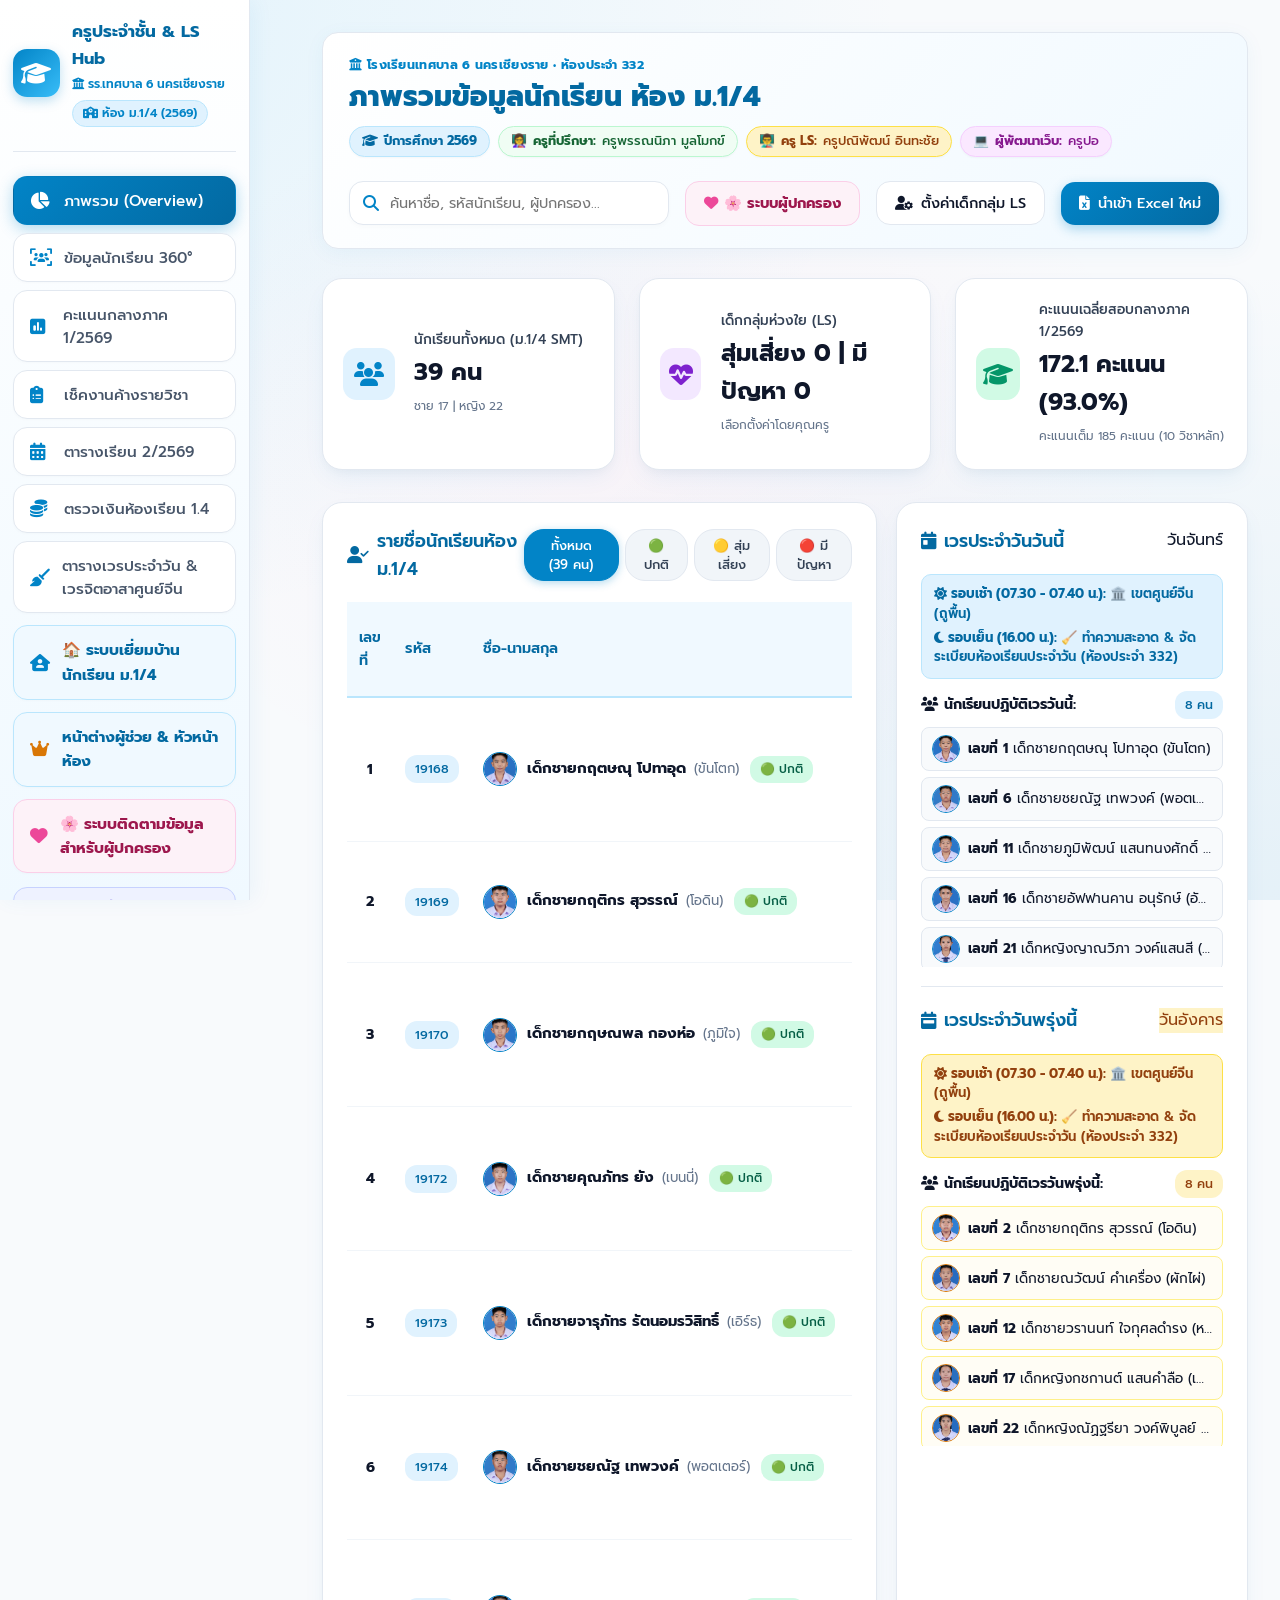
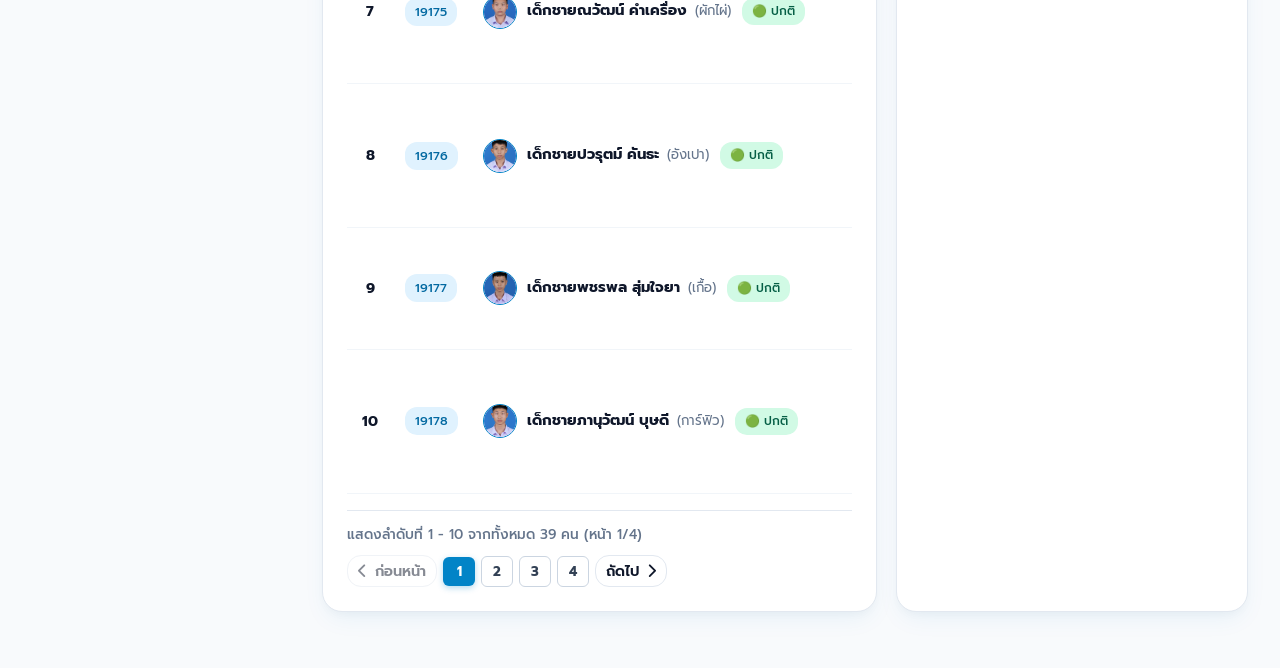
==== commit af5f6d35: "refactor: remove top network bar and set classroom fund expense to teacher homage pedestal supplies " ====
--- a/index.html
+++ b/index.html
@@ -23,32 +23,6 @@
     <link rel="stylesheet" href="styles.css">
 </head>
 <body>
-    <!-- Unified 3-Portal Interconnected Network Bar -->
-    <div class="m104-portal-network-bar">
-        <div class="network-container">
-            <div class="network-brand">
-                <span class="network-dot"></span>
-                <span>🌐 เครือข่ายระบบ ม.1/4 SMT:</span>
-                <span class="network-sync-status"><i class="fa-solid fa-satellite-dish"></i> เชื่อมโยงเรียลไทม์ 3 พอร์ทัล 🟢</span>
-            </div>
-            <div class="network-links">
-                <a href="index.html" class="network-pill active" title="หน้าแดชบอร์ดหลักสำหรับครูที่ปรึกษา">
-                    <i class="fa-solid fa-chalkboard-user"></i>
-                    <span>🏛️ แดชบอร์ดครู</span>
-                    <span class="pill-tag">เปิดอยู่</span>
-                </a>
-                <a href="leader.html" class="network-pill" title="พอร์ทัลคณะกรรมการหัวหน้าห้อง สำหรับสั่ง/เช็คงานเพื่อน">
-                    <i class="fa-solid fa-crown" style="color:#fde047;"></i>
-                    <span>👑 พอร์ทัลหัวหน้าห้อง</span>
-                </a>
-                <a href="parent.html" class="network-pill" title="พอร์ทัลสำหรับผู้ปกครองและนักเรียน ตรวจงานค้างและเงินห้อง">
-                    <i class="fa-solid fa-heart" style="color:#f472b6;"></i>
-                    <span>🌸 พอร์ทัลผู้ปกครอง & นร.</span>
-                </a>
-            </div>
-        </div>
-    </div>
-
     <div class="app-container">
         <!-- Sidebar Navigation -->
         <aside class="sidebar">
--- a/styles.css
+++ b/styles.css
@@ -908,101 +908,4 @@
     to { opacity: 1; transform: translateY(0) scale(1); }
 }
 
-/* =======================================================
-   🌐 Unified 3-Portal Interconnected Network Bar
-   ======================================================= */
-.m104-portal-network-bar {
-    width: 100%;
-    background: linear-gradient(90deg, #0f172a 0%, #1e293b 100%);
-    color: #ffffff;
-    padding: 8px 16px;
-    border-bottom: 1px solid rgba(255, 255, 255, 0.12);
-    font-size: 0.84rem;
-    position: sticky;
-    top: 0;
-    left: 0;
-    z-index: 99999;
-    box-shadow: 0 2px 10px rgba(0,0,0,0.2);
-    font-family: 'Prompt', 'Inter', sans-serif;
-}
-.network-container {
-    max-width: 1240px;
-    margin: 0 auto;
-    display: flex;
-    justify-content: space-between;
-    align-items: center;
-    flex-wrap: wrap;
-    gap: 8px;
-}
-.network-brand {
-    display: flex;
-    align-items: center;
-    gap: 8px;
-    color: #cbd5e1;
-    font-size: 0.82rem;
-    font-weight: 700;
-}
-.network-dot {
-    width: 9px;
-    height: 9px;
-    background: #22c55e;
-    border-radius: 50%;
-    display: inline-block;
-    box-shadow: 0 0 10px #22c55e;
-    animation: pulseNetDot 2s infinite ease-in-out;
-}
-@keyframes pulseNetDot {
-    0%, 100% { opacity: 1; transform: scale(1); }
-    50% { opacity: 0.45; transform: scale(0.85); }
-}
-.network-links {
-    display: flex;
-    align-items: center;
-    gap: 8px;
-    flex-wrap: wrap;
-}
-.network-pill {
-    display: inline-flex;
-    align-items: center;
-    gap: 6px;
-    padding: 5px 12px;
-    border-radius: 20px;
-    font-size: 0.8rem;
-    font-weight: 700;
-    text-decoration: none;
-    color: #e2e8f0;
-    background: rgba(255, 255, 255, 0.08);
-    border: 1px solid rgba(255, 255, 255, 0.18);
-    transition: all 0.2s cubic-bezier(0.4, 0, 0.2, 1);
-    white-space: nowrap;
-}
-.network-pill:hover {
-    background: rgba(255, 255, 255, 0.22);
-    color: #ffffff;
-    transform: translateY(-1px);
-    border-color: rgba(255, 255, 255, 0.35);
-}
-.network-pill.active {
-    background: #0284c7;
-    color: #ffffff;
-    border-color: #38bdf8;
-    box-shadow: 0 2px 10px rgba(2, 132, 199, 0.45);
-}
-.network-pill.active .pill-tag {
-    background: rgba(255, 255, 255, 0.25);
-    padding: 1px 7px;
-    border-radius: 10px;
-    font-size: 0.7rem;
-    margin-left: 2px;
-}
-.network-sync-status {
-    font-size: 0.75rem;
-    color: #86efac;
-    display: inline-flex;
-    align-items: center;
-    gap: 5px;
-    background: rgba(34, 197, 94, 0.12);
-    border: 1px solid rgba(34, 197, 94, 0.3);
-    padding: 2px 8px;
-    border-radius: 12px;
-}
+
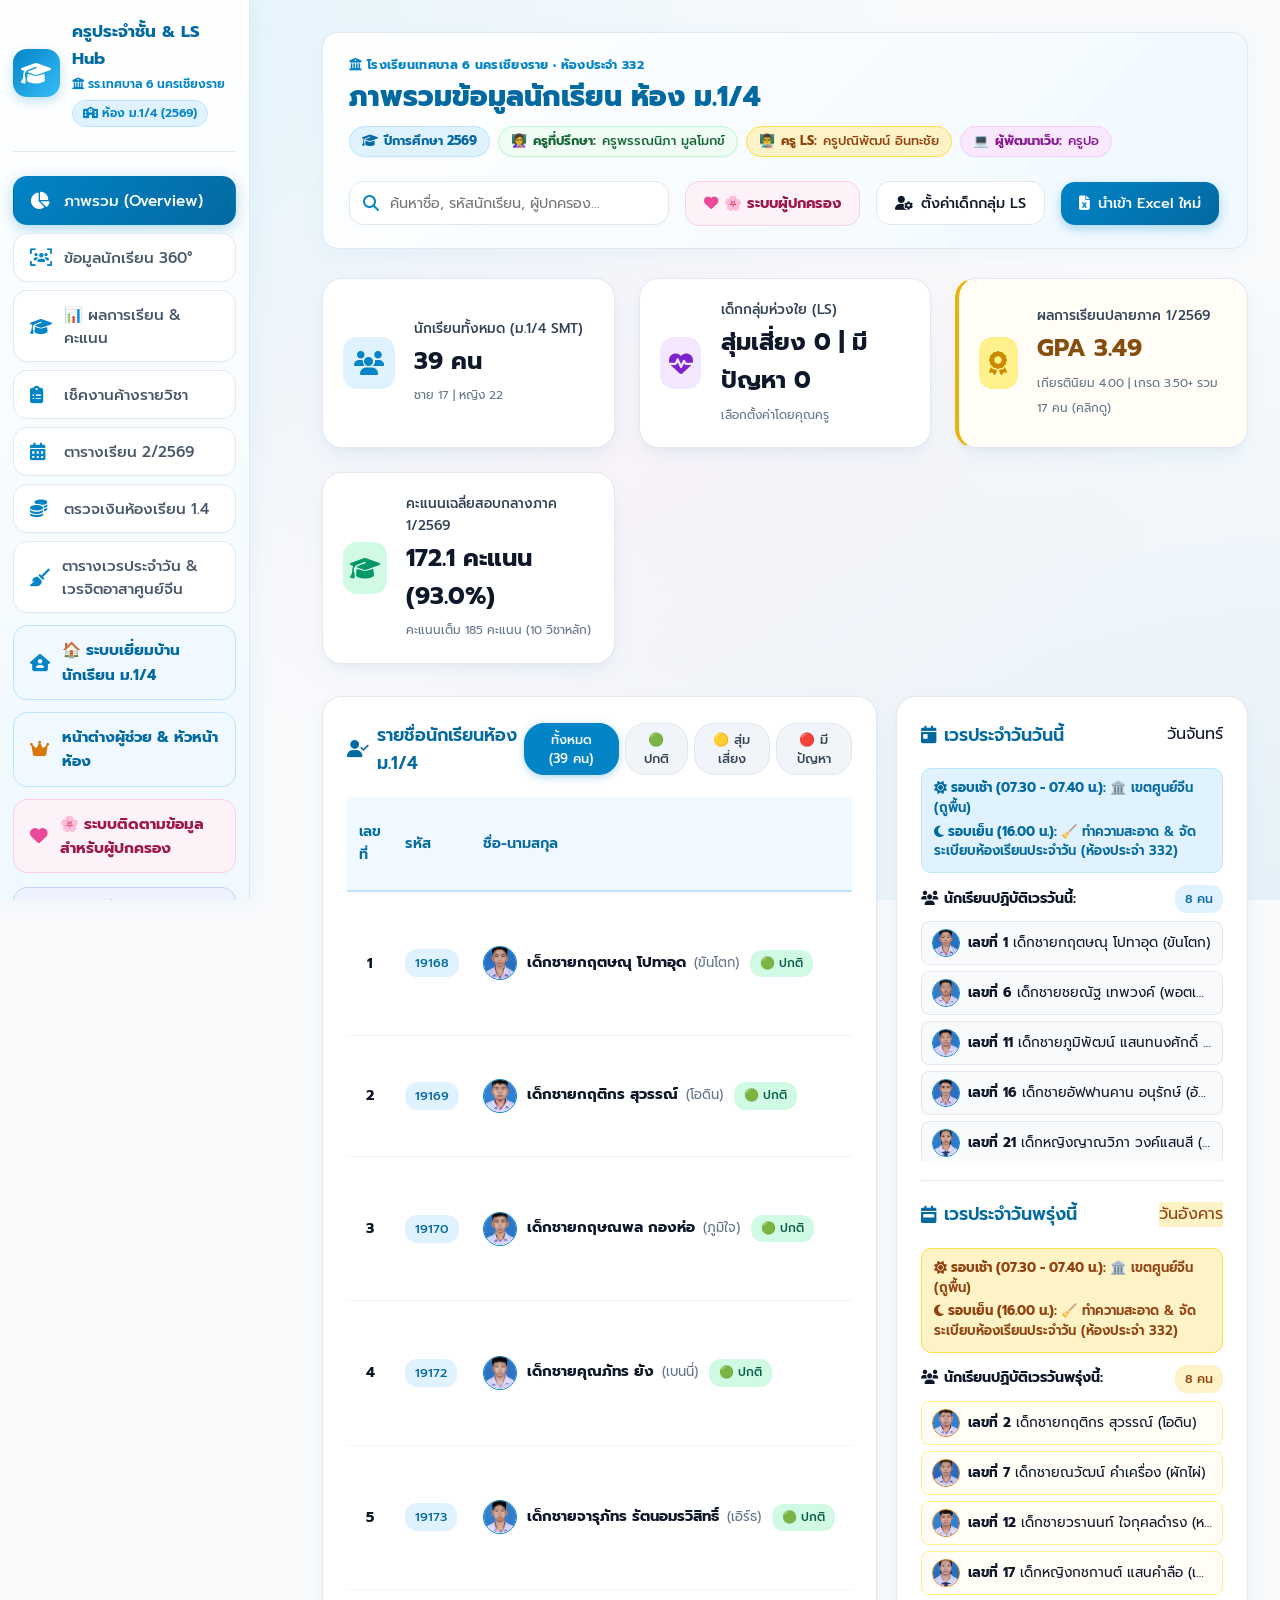
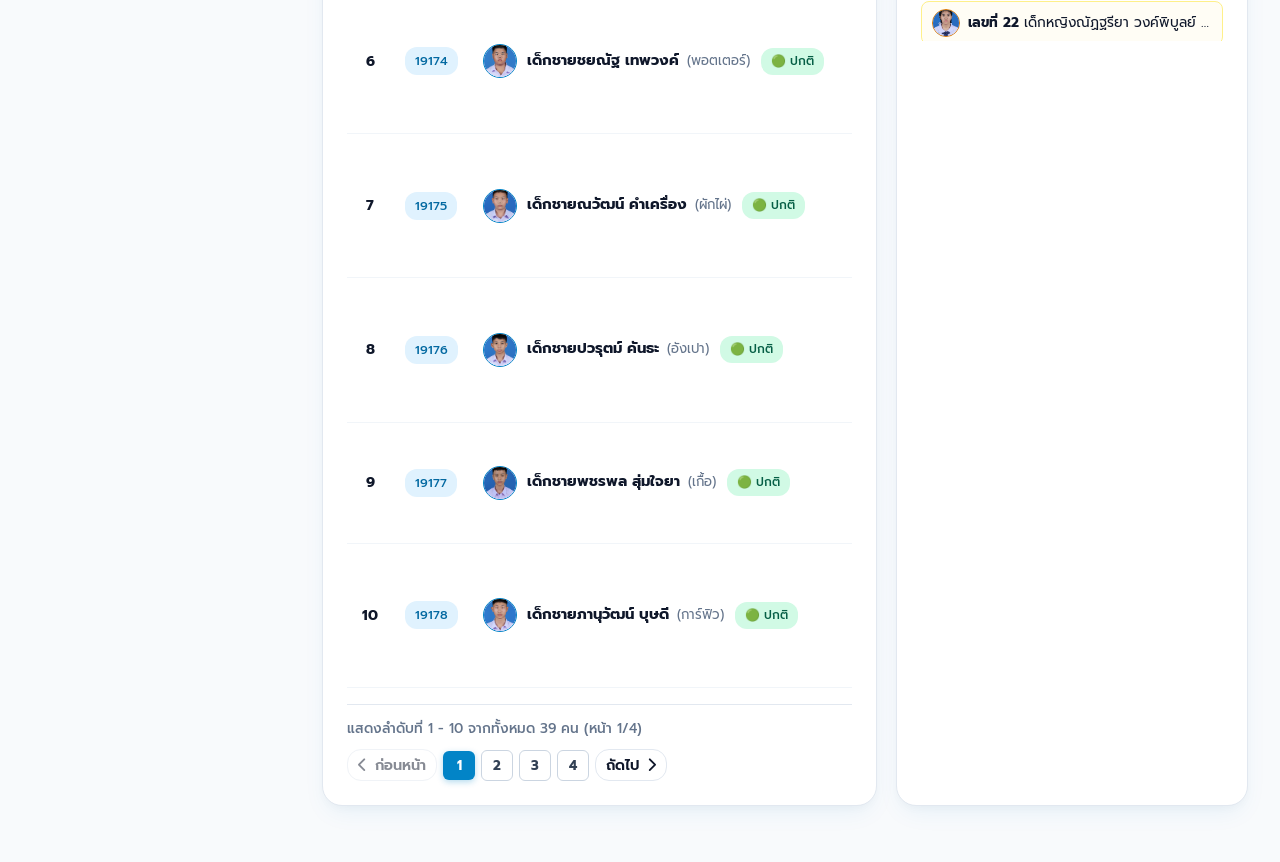
==== commit 8b913048: "feat(teacher): integrate official Term 1/2569 final grades, ranking table, PDF viewer modal, and stu" ====
--- a/index.html
+++ b/index.html
@@ -43,7 +43,7 @@
                     <i class="fa-solid fa-users-viewfinder"></i> ข้อมูลนักเรียน 360°
                 </button>
                 <button class="nav-btn" data-tab="tab-midterm">
-                    <i class="fa-solid fa-square-poll-vertical"></i> คะแนนกลางภาค 1/2569
+                    <i class="fa-solid fa-graduation-cap"></i> 📊 ผลการเรียน & คะแนน
                 </button>
                 <button class="nav-btn" data-tab="tab-pending-tasks">
                     <i class="fa-solid fa-clipboard-list"></i> เช็คงานค้างรายวิชา
@@ -160,6 +160,15 @@
                         </div>
                     </div>
 
+                    <div class="stat-card gold admin-only" style="border-left: 4px solid #eab308; background:#fffdf5; cursor:pointer;" onclick="document.querySelector('[data-tab=\'tab-midterm\']').click();" title="กดเพื่อดูรายงานผลการเรียนปลายภาค 1/2569 ฉบับเต็ม">
+                        <div class="stat-icon" style="color:#ca8a04; background:#fef08a;"><i class="fa-solid fa-award"></i></div>
+                        <div class="stat-details">
+                            <h3>ผลการเรียนปลายภาค 1/2569</h3>
+                            <span class="stat-value" id="stat-gpa-avg" style="color:#854d0e;">GPA 3.49</span>
+                            <small id="stat-gpa-subtext">เกียรตินิยม 4.00 | เกรด 3.50+ รวม 17 คน (คลิกดู)</small>
+                        </div>
+                    </div>
+
                     <div class="stat-card green admin-only">
                         <div class="stat-icon"><i class="fa-solid fa-graduation-cap"></i></div>
                         <div class="stat-details">
@@ -192,6 +201,7 @@
                                         <th>ชื่อ-นามสกุล</th>
                                         <th class="admin-only">ผู้ปกครอง / เบอร์โทร</th>
                                         <th>เวรประจำวัน</th>
+                                        <th>GPA 1/69 (อันดับ)</th>
                                         <th>สถานะงานค้าง</th>
                                         <th>จัดการ</th>
                                     </tr>
@@ -248,42 +258,165 @@
                 </div>
             </section>
 
-            <!-- Tab 3: Midterm Scores -->
+            <!-- Tab 3: Academic Performance & Grades (1/2569) -->
             <section id="tab-midterm" class="tab-content">
-                <div class="panel">
-                    <div class="panel-header">
-                        <h3><i class="fa-solid fa-square-poll-vertical"></i> ตารางตรวจสอบคะแนนสอบกลางภาคเรียนที่ 1 / 2569 (ห้อง ม.1/4 SMT)</h3>
-                        <div class="action-buttons">
-                            <button class="btn-secondary" id="btn-export-scores-csv"><i class="fa-solid fa-file-csv"></i> ส่งออกตารางคะแนน CSV</button>
-                        </div>
-                    </div>
-                    <div class="table-responsive">
-                        <table class="data-table" id="table-midterm-scores">
-                            <thead>
-                                <tr>
-                                    <th>เลขที่</th>
-                                    <th>ชื่อ-นามสกุล</th>
-                                    <th>อ.สื่อสาร (20)</th>
-                                    <th>สังคมฯ (20)</th>
-                                    <th style="background:#fef3c7; color:#92400e;">ประวัติฯ (20)</th>
-                                    <th>คณิตพื้นฯ (20)</th>
-                                    <th>ภาษาไทย (20)</th>
-                                    <th>คณิตเพิ่ม1 (20)</th>
-                                    <th>คณิตเพิ่ม2 (5)</th>
-                                    <th>จีน (20)</th>
-                                    <th>อ.พื้นฐาน (20)</th>
-                                    <th>วิทย์พื้นฯ (20)</th>
-                                    <th style="background:#d1fae5; color:#065f46;">วิทย์โลก (40)</th>
-                                    <th>อ.อ่าน-เขียน (20)</th>
-                                    <th style="background:#fef3c7; color:#92400e;">วิทย์ปฏิบัติ (30)</th>
-                                    <th>รวม (275)</th>
-                                    <th>เฉลี่ย (%)</th>
-                                </tr>
-                            </thead>
-                            <tbody>
-                                <!-- Dynamic Rows -->
-                            </tbody>
-                        </table>
+                <!-- Academic Header & Sub-Tab Switcher -->
+                <div style="background:#ffffff; border:1px solid #cbd5e1; border-radius:14px; padding:16px 20px; margin-bottom:16px; box-shadow:0 2px 8px rgba(0,0,0,0.03);">
+                    <div style="display:flex; justify-content:space-between; align-items:center; flex-wrap:wrap; gap:12px; margin-bottom:14px;">
+                        <div>
+                            <h3 style="font-size:1.2rem; color:#0f172a; margin:0; display:flex; align-items:center; gap:8px;">
+                                <i class="fa-solid fa-graduation-cap" style="color:#0284c7;"></i> ผลการเรียน & สรุปคะแนน ภาคเรียนที่ 1 / 2569
+                            </h3>
+                            <span style="font-size:0.85rem; color:#64748b; font-weight:600;">
+                                ชั้น มัธยมศึกษาปีที่ 1/4 หลักสูตร SMT • โรงเรียนเทศบาล 6 นครเชียงราย (39 คน)
+                            </span>
+                        </div>
+                        <div style="display:flex; gap:8px; align-items:center; flex-wrap:wrap;">
+                            <button type="button" onclick="openPdfModal('grades_pdf/สรุปผลการเรียน_ม1.4_ภาคเรียนที่1_2569_ภาพรวม.pdf', 'ใบสรุปผลการเรียนรวม ม.1/4 ภาคเรียนที่ 1/2569 (ภาพรวมทั้งห้อง)')" class="btn" style="background:#fef08a; color:#854d0e; border:1px solid #fde047; padding:7px 14px; border-radius:8px; font-weight:700; font-size:0.82rem; cursor:pointer; display:inline-flex; align-items:center; gap:6px; box-shadow:0 2px 6px rgba(0,0,0,0.05);">
+                                <i class="fa-solid fa-file-pdf" style="color:#d97706;"></i> 📑 ดูรายงาน ปพ. ภาพรวมทั้งห้อง (PDF)
+                            </button>
+                        </div>
+                    </div>
+
+                    <!-- Modern Sub-Tabs -->
+                    <div style="display:flex; gap:10px; border-bottom:2px solid #e2e8f0; padding-bottom:10px;">
+                        <button type="button" id="subtab-btn-grades" onclick="switchAcademicSubTab('grades')" style="background:#0284c7; color:#ffffff; border:none; padding:8px 18px; border-radius:10px; font-weight:700; font-size:0.9rem; cursor:pointer; display:inline-flex; align-items:center; gap:8px; transition:all 0.2s;">
+                            <i class="fa-solid fa-award"></i> 📜 1. ผลการเรียนปลายภาค 1/2569 (GPA & ปพ. 39 คน)
+                        </button>
+                        <button type="button" id="subtab-btn-midterm" onclick="switchAcademicSubTab('midterm')" style="background:#f1f5f9; color:#475569; border:1px solid #cbd5e1; padding:8px 18px; border-radius:10px; font-weight:700; font-size:0.9rem; cursor:pointer; display:inline-flex; align-items:center; gap:8px; transition:all 0.2s;">
+                            <i class="fa-solid fa-square-poll-vertical"></i> 📝 2. คะแนนสอบกลางภาค 1/2569 (13 รายวิชา)
+                        </button>
+                    </div>
+                </div>
+
+                <!-- Sub-Tab Content 1: Official Term 1 Grade Report -->
+                <div id="subtab-content-grades">
+                    <!-- Classroom Performance Summary KPIs -->
+                    <div class="stats-grid" style="grid-template-columns: repeat(auto-fit, minmax(200px, 1fr)); margin-bottom:16px;">
+                        <div class="stat-card blue" style="padding:1rem;">
+                            <div class="stat-icon" style="background:#e0f2fe; color:#0284c7;"><i class="fa-solid fa-chart-line"></i></div>
+                            <div class="stat-details">
+                                <h3 style="font-size:0.85rem;">GPA เฉลี่ยทั้งห้อง</h3>
+                                <span class="stat-value" style="color:#0369a1; font-size:1.5rem;">3.49</span>
+                                <small>เต็ม 4.00 (18.0 หน่วยกิต)</small>
+                            </div>
+                        </div>
+                        <div class="stat-card gold" style="padding:1rem; border-left:4px solid #eab308; background:#fffdf5;">
+                            <div class="stat-icon" style="background:#fef08a; color:#ca8a04;"><i class="fa-solid fa-crown"></i></div>
+                            <div class="stat-details">
+                                <h3 style="font-size:0.85rem;">GPA สูงสุดในห้อง</h3>
+                                <span class="stat-value" style="color:#854d0e; font-size:1.5rem;">4.00</span>
+                                <small>อันดับที่ 1 (เกียรตินิยม)</small>
+                            </div>
+                        </div>
+                        <div class="stat-card green" style="padding:1rem;">
+                            <div class="stat-icon" style="background:#dcfce7; color:#16a34a;"><i class="fa-solid fa-star"></i></div>
+                            <div class="stat-details">
+                                <h3 style="font-size:0.85rem;">เกรดดีเยี่ยม (3.50 - 4.00)</h3>
+                                <span class="stat-value" style="color:#15803d; font-size:1.5rem;">17 คน</span>
+                                <small>คิดเป็น 43.6% ของห้อง</small>
+                            </div>
+                        </div>
+                        <div class="stat-card purple" style="padding:1rem;">
+                            <div class="stat-icon" style="background:#f3e8ff; color:#9333ea;"><i class="fa-solid fa-thumbs-up"></i></div>
+                            <div class="stat-details">
+                                <h3 style="font-size:0.85rem;">เกรดดี (3.00 - 3.49)</h3>
+                                <span class="stat-value" style="color:#7e22ce; font-size:1.5rem;">19 คน</span>
+                                <small>คิดเป็น 48.7% ของห้อง</small>
+                            </div>
+                        </div>
+                        <div class="stat-card" style="padding:1rem; background:#fff7ed; border-left:4px solid #f97316;">
+                            <div class="stat-icon" style="background:#ffedd5; color:#ea580c;"><i class="fa-solid fa-user-graduate"></i></div>
+                            <div class="stat-details">
+                                <h3 style="font-size:0.85rem;">เกรดปานกลาง (2.50 - 2.99)</h3>
+                                <span class="stat-value" style="color:#c2410c; font-size:1.5rem;">3 คน</span>
+                                <small>คิดเป็น 7.7% ของห้อง</small>
+                            </div>
+                        </div>
+                    </div>
+
+                    <!-- Teacher Filter & Search Toolbar -->
+                    <div class="panel" style="margin-bottom:16px;">
+                        <div style="display:flex; justify-content:space-between; align-items:center; flex-wrap:wrap; gap:12px; padding:12px 16px; background:#f8fafc; border-bottom:1px solid #e2e8f0;">
+                            <div style="display:flex; align-items:center; gap:8px; flex-wrap:wrap;">
+                                <span style="font-size:0.85rem; font-weight:700; color:#334155;"><i class="fa-solid fa-filter"></i> กรองระดับผลการเรียน:</span>
+                                <button type="button" class="grade-filter-pill active" data-grade-filter="all" onclick="filterGradesTable('all')">ทั้งหมด (39 คน)</button>
+                                <button type="button" class="grade-filter-pill" data-grade-filter="top" onclick="filterGradesTable('top')">🏆 เกรด 4.00</button>
+                                <button type="button" class="grade-filter-pill" data-grade-filter="honors" onclick="filterGradesTable('honors')">🟢 3.50 - 4.00 (17 คน)</button>
+                                <button type="button" class="grade-filter-pill" data-grade-filter="good" onclick="filterGradesTable('good')">🔵 3.00 - 3.49 (19 คน)</button>
+                                <button type="button" class="grade-filter-pill" data-grade-filter="moderate" onclick="filterGradesTable('moderate')">🟠 ต่ำกว่า 3.00 (3 คน)</button>
+                            </div>
+                            <div style="display:flex; gap:8px; align-items:center;">
+                                <input type="text" id="grades-search-input" oninput="filterGradesTable()" placeholder="🔍 ค้นหาชื่อ / เลขที่ / รหัส..." style="padding:6px 12px; border:1px solid #cbd5e1; border-radius:8px; font-size:0.85rem; width:220px;">
+                                <button type="button" onclick="exportGradesToCSV()" class="btn-secondary" style="font-size:0.82rem; padding:6px 12px;">
+                                    <i class="fa-solid fa-file-csv"></i> ส่งออกตารางเกรด CSV
+                                </button>
+                            </div>
+                        </div>
+
+                        <!-- Grades Ranking Table -->
+                        <div class="table-responsive">
+                            <table class="data-table" id="table-term1-grades" style="min-width:960px;">
+                                <thead>
+                                    <tr style="background:#f0f9ff; color:#0369a1;">
+                                        <th style="width:70px; text-align:center;">อันดับ</th>
+                                        <th style="width:60px; text-align:center;">เลขที่</th>
+                                        <th style="width:85px; text-align:center;">รหัส</th>
+                                        <th style="min-width:220px; text-align:left;">ชื่อ - สกุล (ชื่อเล่น)</th>
+                                        <th style="width:105px; text-align:center;">GPA 1/2569</th>
+                                        <th style="width:90px; text-align:center;">GPAX</th>
+                                        <th style="width:95px; text-align:center;">หน่วยกิต</th>
+                                        <th style="width:110px; text-align:center;">ระดับคุณภาพ</th>
+                                        <th style="width:110px; text-align:center;">กิจกรรม (4)</th>
+                                        <th style="min-width:180px; text-align:center;">ใบ ปพ. ทางการ (PDF)</th>
+                                        <th style="width:100px; text-align:center;">รายละเอียด</th>
+                                    </tr>
+                                </thead>
+                                <tbody>
+                                    <!-- Dynamic Rows -->
+                                </tbody>
+                            </table>
+                        </div>
+                    </div>
+                </div>
+
+                <!-- Sub-Tab Content 2: Midterm Scores View (Existing Table) -->
+                <div id="subtab-content-midterm" style="display:none;">
+                    <div class="panel">
+                        <div class="panel-header">
+                            <h3><i class="fa-solid fa-square-poll-vertical"></i> ตารางตรวจสอบคะแนนสอบกลางภาคเรียนที่ 1 / 2569 (ห้อง ม.1/4 SMT)</h3>
+                            <div class="action-buttons">
+                                <button class="btn-secondary" id="btn-export-scores-csv"><i class="fa-solid fa-file-csv"></i> ส่งออกตารางคะแนน CSV</button>
+                            </div>
+                        </div>
+                        <div class="table-responsive">
+                            <table class="data-table" id="table-midterm-scores">
+                                <thead>
+                                    <tr>
+                                        <th>เลขที่</th>
+                                        <th>ชื่อ-นามสกุล</th>
+                                        <th>อ.สื่อสาร (20)</th>
+                                        <th>สังคมฯ (20)</th>
+                                        <th style="background:#fef3c7; color:#92400e;">ประวัติฯ (20)</th>
+                                        <th>คณิตพื้นฯ (20)</th>
+                                        <th>ภาษาไทย (20)</th>
+                                        <th>คณิตเพิ่ม1 (20)</th>
+                                        <th>คณิตเพิ่ม2 (5)</th>
+                                        <th>จีน (20)</th>
+                                        <th>อ.พื้นฐาน (20)</th>
+                                        <th>วิทย์พื้นฯ (20)</th>
+                                        <th style="background:#d1fae5; color:#065f46;">วิทย์โลก (40)</th>
+                                        <th>อ.อ่าน-เขียน (20)</th>
+                                        <th style="background:#fef3c7; color:#92400e;">วิทย์ปฏิบัติ (30)</th>
+                                        <th>รวม (275)</th>
+                                        <th>เฉลี่ย (%)</th>
+                                    </tr>
+                                </thead>
+                                <tbody>
+                                    <!-- Dynamic Rows -->
+                                </tbody>
+                            </table>
+                        </div>
                     </div>
                 </div>
             </section>
@@ -784,7 +917,32 @@
         </div>
     </div>
 
-    <script src="real_db.js?v=20260921_v3"></script>
-    <script src="app.js?v=20260921_v3"></script>
+    <!-- PDF Viewer Modal for Teacher Dashboard -->
+    <div id="pdf-modal-overlay" style="display:none; position:fixed; inset:0; background:rgba(15,23,42,0.75); z-index:999999; backdrop-filter:blur(5px); align-items:center; justify-content:center; padding:16px;">
+        <div style="background:#ffffff; width:100%; max-width:940px; border-radius:18px; overflow:hidden; box-shadow:0 25px 50px -12px rgba(0,0,0,0.4); display:flex; flex-direction:column; max-height:92vh; border:1px solid rgba(255,255,255,0.2);">
+            <div style="background:linear-gradient(90deg, #0369a1 0%, #0284c7 100%); color:#ffffff; padding:12px 20px; display:flex; justify-content:space-between; align-items:center; flex-wrap:wrap; gap:10px;">
+                <div style="font-weight:700; font-size:0.95rem; display:flex; align-items:center; gap:8px;">
+                    <i class="fa-solid fa-file-pdf" style="color:#fde047; font-size:1.15rem;"></i>
+                    <span id="pdf-modal-title">ใบแจ้งผลการเรียนทางการ (Student Grade Report)</span>
+                </div>
+                <div style="display:flex; gap:8px; align-items:center;">
+                    <a id="pdf-modal-download-btn" href="#" download class="btn" style="background:#fef08a; color:#854d0e; padding:5px 12px; border-radius:8px; font-size:0.8rem; font-weight:800; text-decoration:none; display:inline-flex; align-items:center; gap:5px; box-shadow:0 2px 6px rgba(0,0,0,0.15);">
+                        <i class="fa-solid fa-download"></i> ดาวน์โหลด PDF
+                    </a>
+                    <a id="pdf-modal-external-btn" href="#" target="_blank" class="btn" style="background:rgba(255,255,255,0.18); color:#ffffff; padding:5px 12px; border-radius:8px; font-size:0.8rem; font-weight:700; text-decoration:none; display:inline-flex; align-items:center; gap:5px; border:1px solid rgba(255,255,255,0.3);">
+                        <i class="fa-solid fa-arrow-up-right-from-square"></i> เปิดแท็บใหม่
+                    </a>
+                    <button type="button" onclick="closePdfModal()" style="background:transparent; border:none; color:#ffffff; font-size:1.6rem; cursor:pointer; line-height:1; margin-left:6px; opacity:0.85;" onmouseover="this.style.opacity='1'" onmouseout="this.style.opacity='0.85'">&times;</button>
+                </div>
+            </div>
+            <div style="flex:1; overflow:hidden; position:relative; background:#f8fafc; min-height:500px;">
+                <iframe id="pdf-modal-iframe" src="" style="width:100%; height:75vh; border:none;"></iframe>
+            </div>
+        </div>
+    </div>
+
+    <script src="real_db.js?v=20261103_v5"></script>
+    <script src="grades_data.js?v=20261103_v5"></script>
+    <script src="app.js?v=20261103_v5"></script>
 </body>
 </html>
--- a/styles.css
+++ b/styles.css
@@ -908,4 +908,146 @@
     to { opacity: 1; transform: translateY(0) scale(1); }
 }
 
-
+/* =======================================================
+   💰 Classroom Fund Modern Table Styles
+   ======================================================= */
+.fund-modern-card {
+    background: #ffffff !important;
+    border: 1px solid #e2e8f0 !important;
+    border-radius: 14px !important;
+    box-shadow: 0 4px 18px rgba(15, 23, 42, 0.04) !important;
+    overflow: hidden !important;
+    margin-bottom: 1.2rem !important;
+}
+
+.fund-table-scroll {
+    width: 100% !important;
+    overflow-x: auto !important;
+    -webkit-overflow-scrolling: touch !important;
+}
+
+.fund-table {
+    width: 100% !important;
+    min-width: 860px !important;
+    border-collapse: collapse !important;
+    font-size: 0.86rem !important;
+    text-align: left !important;
+    background: #ffffff !important;
+    margin: 0 !important;
+    border: none !important;
+}
+
+.fund-table th {
+    background: #f8fafc !important;
+    color: #0369a1 !important;
+    font-size: 0.84rem !important;
+    font-weight: 700 !important;
+    padding: 13px 14px !important;
+    border: none !important;
+    border-bottom: 2px solid #bae6fd !important;
+    vertical-align: middle !important;
+    white-space: nowrap !important;
+    box-sizing: border-box !important;
+}
+
+.fund-table td {
+    padding: 12px 14px !important;
+    border: none !important;
+    border-bottom: 1px solid #f1f5f9 !important;
+    vertical-align: middle !important;
+    font-size: 0.86rem !important;
+    line-height: 1.45 !important;
+    color: #334155 !important;
+    box-sizing: border-box !important;
+}
+
+.fund-table tbody tr {
+    transition: background 0.15s ease !important;
+    background: #ffffff;
+}
+
+.fund-table tbody tr:nth-child(even) {
+    background: #fafcff !important;
+}
+
+.fund-table tbody tr:hover {
+    background: #f0f9ff !important;
+}
+
+.fund-table tbody tr.row-is-me td {
+    background: #fffbeb !important;
+    border-bottom: 1px solid #fde68a !important;
+}
+
+.fund-table tbody tr.row-is-me td:first-child {
+    border-left: 4px solid #f59e0b !important;
+}
+
+.fund-table tbody tr.row-is-treasurer td {
+    background: #fefce8 !important;
+}
+
+.fund-table tfoot td {
+    background: #f8fafc !important;
+    border: none !important;
+    border-top: 2px solid #cbd5e1 !important;
+    padding: 14px !important;
+    vertical-align: middle !important;
+}
+
+.fund-badge-pill {
+    display: inline-flex !important;
+    align-items: center !important;
+    justify-content: center !important;
+    gap: 5px !important;
+    width: 98px !important;
+    height: 32px !important;
+    border-radius: 8px !important;
+    font-weight: 700 !important;
+    font-size: 0.8rem !important;
+    box-sizing: border-box !important;
+    white-space: nowrap !important;
+    text-align: center !important;
+}
+
+.fund-status-pill {
+    display: inline-flex !important;
+    align-items: center !important;
+    justify-content: center !important;
+    gap: 4px !important;
+    min-width: 92px !important;
+    height: 28px !important;
+    border-radius: 14px !important;
+    font-size: 0.75rem !important;
+    font-weight: 700 !important;
+    white-space: nowrap !important;
+    text-align: center !important;
+    padding: 0 10px !important;
+}
+
+/* Modern Grade Filter Pills for Teacher Dashboard */
+.grade-filter-pill {
+    background: #ffffff;
+    border: 1px solid #cbd5e1;
+    color: #475569;
+    padding: 5px 12px;
+    border-radius: 20px;
+    font-size: 0.8rem;
+    font-weight: 600;
+    cursor: pointer;
+    transition: all 0.2s ease;
+}
+.grade-filter-pill:hover {
+    border-color: #0284c7;
+    color: #0284c7;
+}
+.grade-filter-pill.active {
+    background: #0284c7;
+    border-color: #0284c7;
+    color: #ffffff;
+    box-shadow: 0 2px 6px rgba(2, 132, 199, 0.25);
+}
+
+
+
+
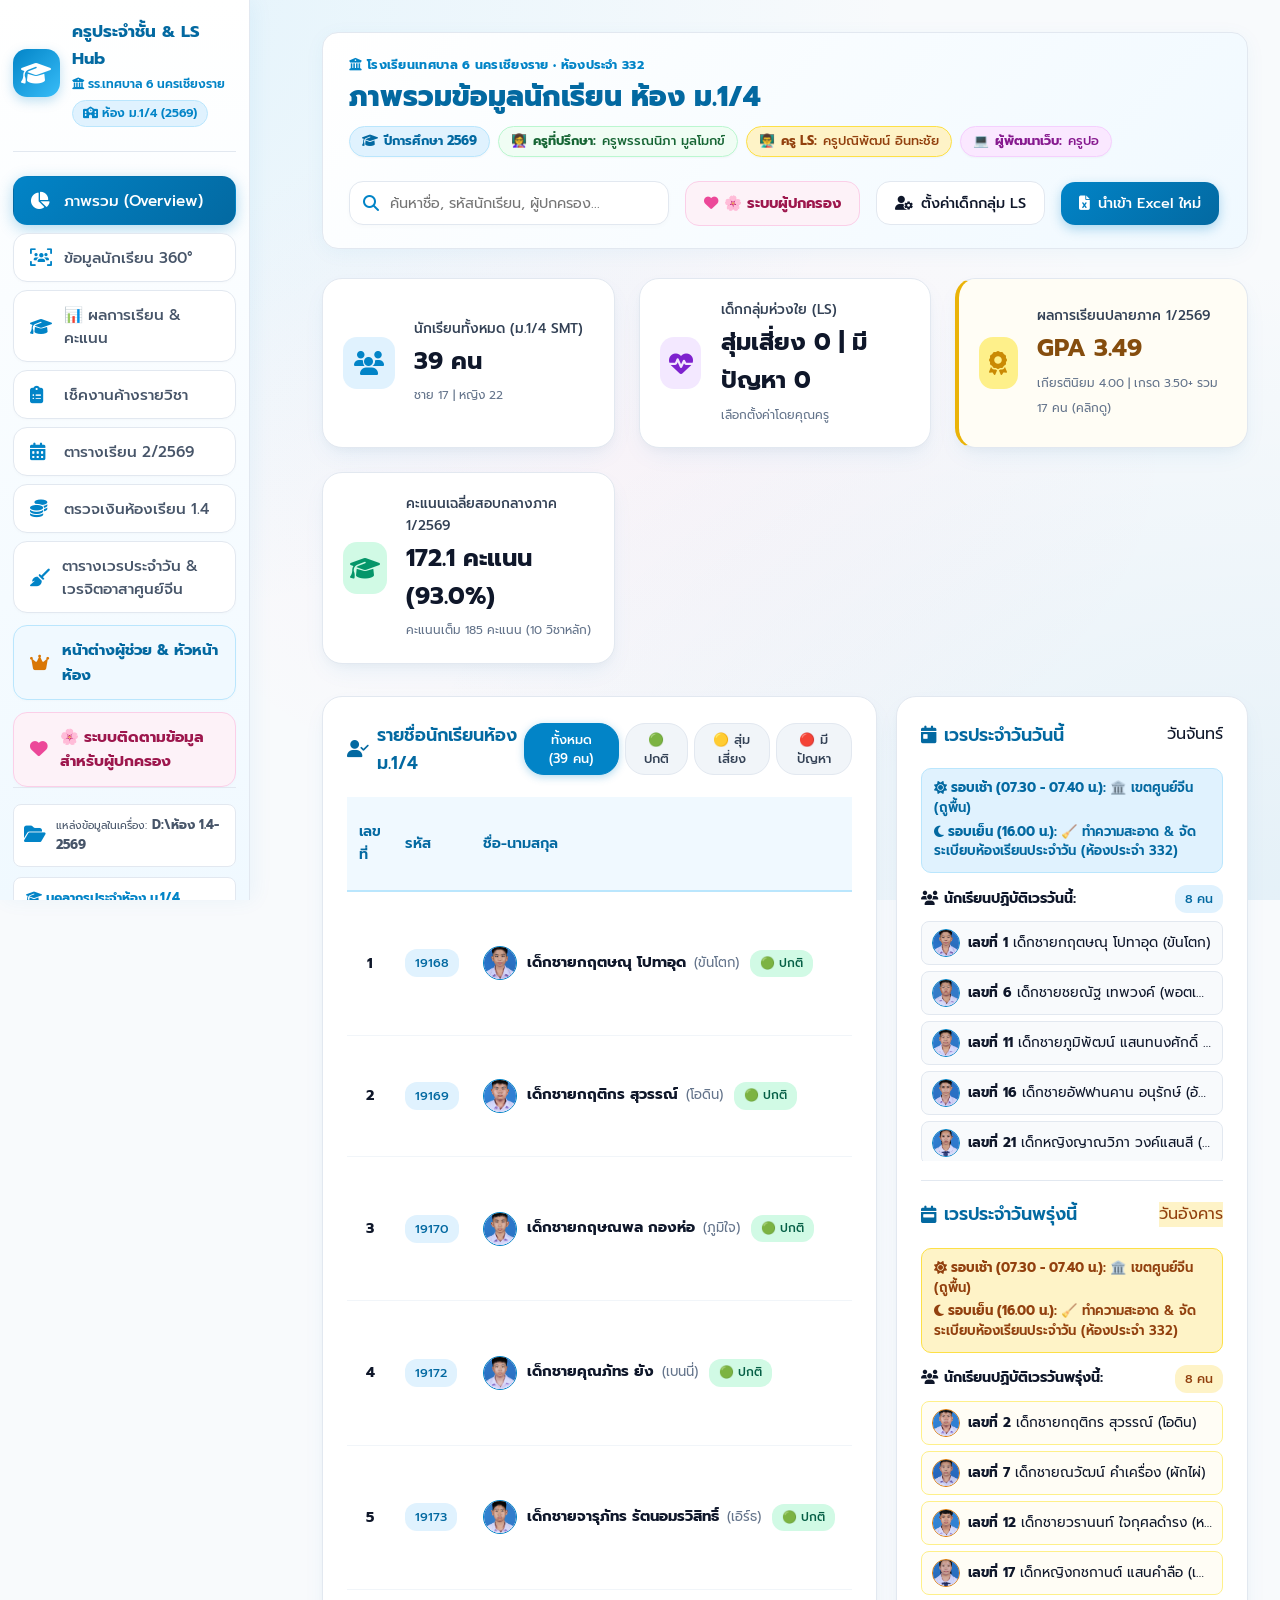
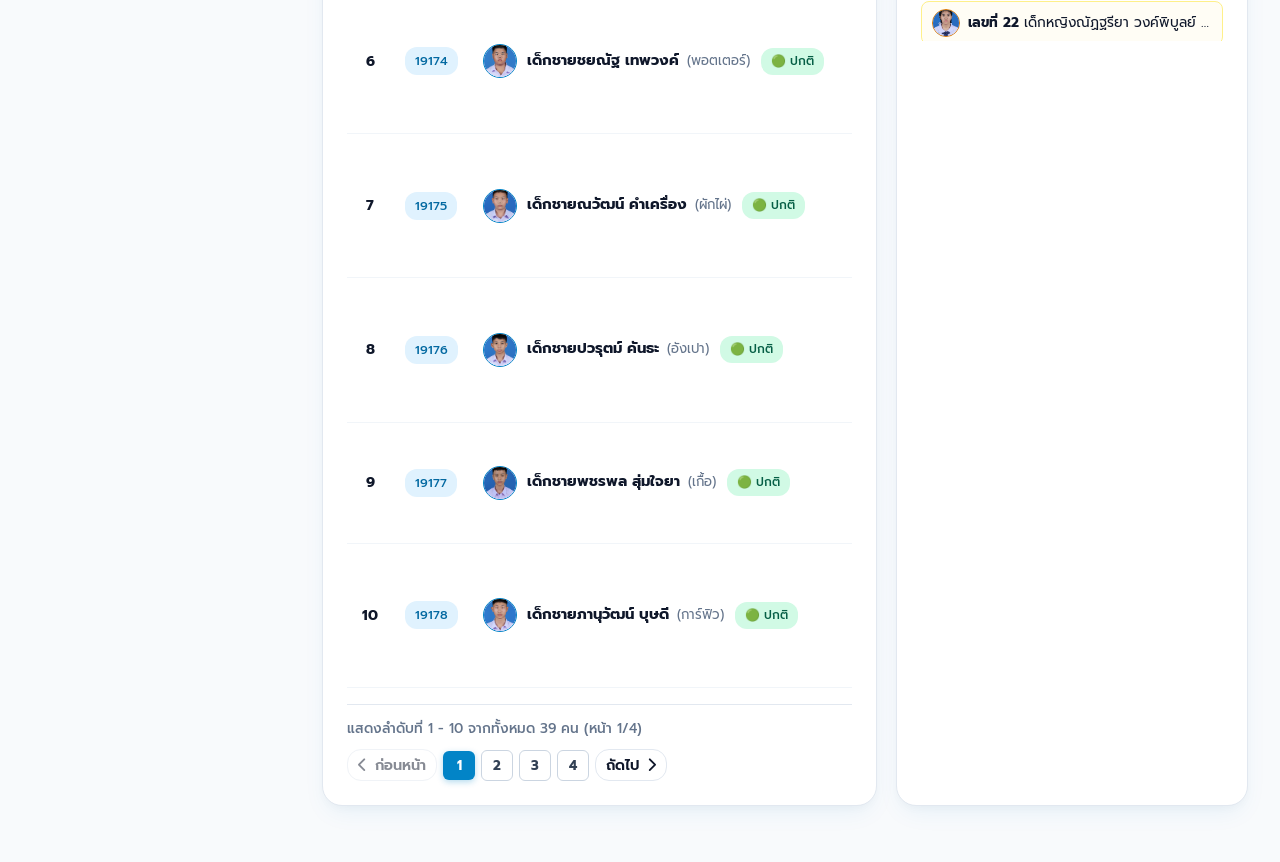
==== commit c28bec74: "fix(nav): remove home visit system link and pwa install button from sidebar menu" ====
--- a/index.html
+++ b/index.html
@@ -57,18 +57,12 @@
                 <button class="nav-btn" data-tab="tab-duty">
                     <i class="fa-solid fa-broom"></i> ตารางเวรประจำวัน & เวรจิตอาสาศูนย์จีน
                 </button>
-                <a href="visit.html" target="_blank" class="nav-btn" style="text-decoration:none; color:#0369a1; background:#f0f9ff; border:1px solid #bae6fd; font-weight:700; margin-top:4px;">
-                    <i class="fa-solid fa-house-user" style="color:#0284c7;"></i> 🏠 ระบบเยี่ยมบ้านนักเรียน ม.1/4
-                </a>
                 <a href="leader.html" target="_blank" class="nav-btn" style="text-decoration:none; color:#0369a1; background:#f0f9ff; border:1px solid #bae6fd; font-weight:700; margin-top:4px;">
                     <i class="fa-solid fa-crown" style="color:#d97706;"></i> หน้าต่างผู้ช่วย & หัวหน้าห้อง
                 </a>
                 <a href="parent.html" target="_blank" class="nav-btn" style="text-decoration:none; color:#9d174d; background:#fdf2f8; border:1px solid #fbcfe8; font-weight:700; margin-top:4px;">
                     <i class="fa-solid fa-heart" style="color:#ec4899;"></i> 🌸 ระบบติดตามข้อมูลสำหรับผู้ปกครอง
                 </a>
-                <button type="button" class="nav-btn" onclick="showPwaInstallModal()" style="color:#4338ca; background:#eef2ff; border:1px solid #c7d2fe; font-weight:700; margin-top:6px; cursor:pointer;">
-                    <i class="fa-solid fa-mobile-screen-button" style="color:#6366f1;"></i> 📲 ติดตั้งลงมือถือ / หน้าจอโฮม
-                </button>
             </nav>
 
             <div class="sidebar-footer">
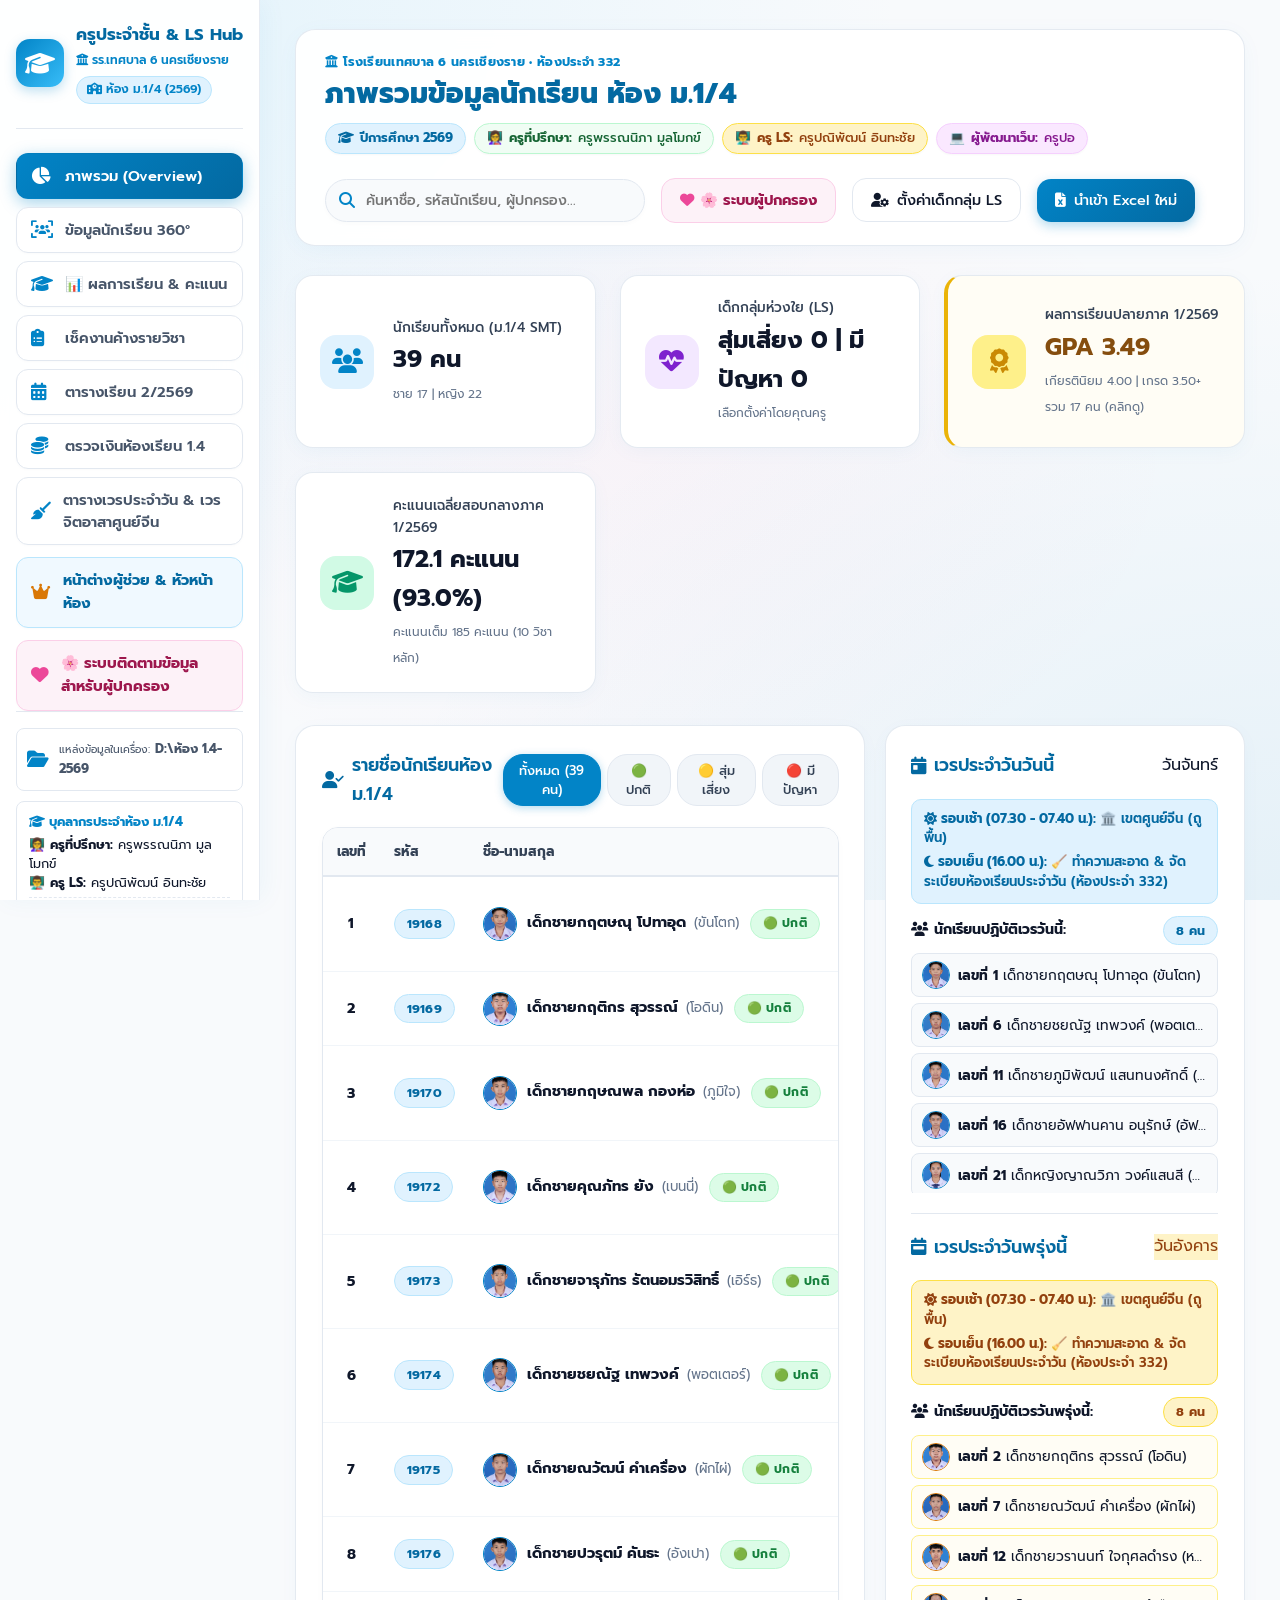
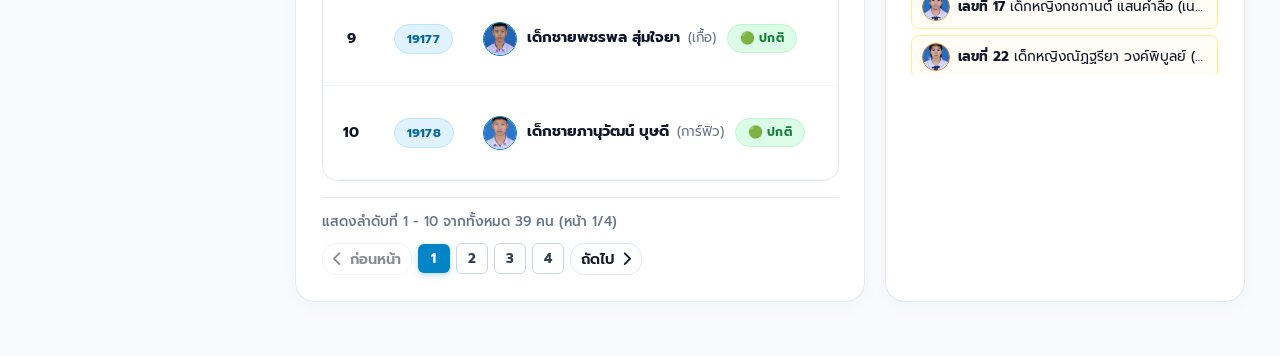
==== commit 9e7688b1: "feat(ui): modernize UI/UX design with frosted glass sidebar, sleek cards, refined tables, and contem" ====
--- a/index.html
+++ b/index.html
@@ -20,7 +20,7 @@
     <link rel="stylesheet" href="https://cdnjs.cloudflare.com/ajax/libs/font-awesome/6.4.0/css/all.min.css">
     <!-- SheetJS for Excel Reading in Browser -->
     <script src="https://cdn.jsdelivr.net/npm/xlsx@0.18.5/dist/xlsx.full.min.js"></script>
-    <link rel="stylesheet" href="styles.css">
+    <link rel="stylesheet" href="styles.css?v=20261103_ui">
 </head>
 <body>
     <div class="app-container">
@@ -935,8 +935,8 @@
         </div>
     </div>
 
-    <script src="real_db.js?v=20261103_v5"></script>
-    <script src="grades_data.js?v=20261103_v5"></script>
-    <script src="app.js?v=20261103_v5"></script>
+    <script src="real_db.js?v=20261103_v6"></script>
+    <script src="grades_data.js?v=20261103_v6"></script>
+    <script src="app.js?v=20261103_v6"></script>
 </body>
 </html>
--- a/styles.css
+++ b/styles.css
@@ -156,11 +156,13 @@
 
 /* Sidebar - Clean Tesaban 6 Blue & White Theme */
 .sidebar {
-    width: 250px;
-    background: linear-gradient(180deg, #ffffff 0%, #f0f9ff 100%);
+    width: 260px;
+    background: rgba(255, 255, 255, 0.94);
+    backdrop-filter: blur(20px);
+    -webkit-backdrop-filter: blur(20px);
     color: #0f172a;
-    border-right: 1px solid #e2e8f0;
-    padding: 1.2rem 0.8rem;
+    border-right: 1px solid rgba(226, 232, 240, 0.85);
+    padding: 1.4rem 1rem;
     display: flex;
     flex-direction: column;
     justify-content: space-between;
@@ -168,7 +170,7 @@
     height: 100vh;
     overflow-y: auto;
     z-index: 100;
-    box-shadow: 4px 0 20px rgba(2, 132, 199, 0.06);
+    box-shadow: 4px 0 24px rgba(2, 132, 199, 0.05);
 }
 
 .sidebar::-webkit-scrollbar {
@@ -248,15 +250,15 @@
     background: #ffffff;
     border: 1px solid #e2e8f0;
     color: #475569;
-    padding: 12px 16px;
-    border-radius: var(--radius-md);
+    padding: 11px 14px;
+    border-radius: 12px;
     display: flex;
     align-items: center;
     gap: 12px;
-    font-size: 0.95rem;
-    font-weight: 500;
+    font-size: 0.92rem;
+    font-weight: 600;
     cursor: pointer;
-    transition: all 0.2s ease;
+    transition: all 0.2s cubic-bezier(0.4, 0, 0.2, 1);
     text-align: left;
     box-shadow: 0 1px 3px rgba(0,0,0,0.02);
 }
@@ -268,16 +270,17 @@
 }
 
 .nav-btn:hover {
-    background: #e0f2fe;
+    background: #f0f9ff;
     color: #0369a1;
-    border-color: #7dd3fc;
+    border-color: #bae6fd;
+    transform: translateX(4px);
 }
 
 .nav-btn.active {
-    background: linear-gradient(135deg, #0284c7, #0369a1);
+    background: linear-gradient(135deg, #0284c7 0%, #0369a1 100%);
     color: #ffffff;
     border-color: transparent;
-    box-shadow: 0 4px 15px rgba(2, 132, 199, 0.3);
+    box-shadow: 0 4px 16px rgba(2, 132, 199, 0.35);
 }
 
 .nav-btn.active i {
@@ -334,20 +337,22 @@
 
 /* Main Content */
 .main-content {
-    margin-left: 290px;
+    margin-left: 260px;
     flex: 1;
-    padding: 2rem;
-    max-width: calc(100vw - 290px);
+    padding: 1.8rem 2.2rem;
+    max-width: calc(100vw - 260px);
 }
 
 /* Premium Top Header Panel */
 .top-header-panel {
-    background: linear-gradient(135deg, #ffffff 0%, #f0f9ff 100%);
-    border: 1px solid #e2e8f0;
-    border-radius: 16px;
-    padding: 1.4rem 1.6rem;
+    background: rgba(255, 255, 255, 0.95);
+    backdrop-filter: blur(16px);
+    -webkit-backdrop-filter: blur(16px);
+    border: 1px solid rgba(226, 232, 240, 0.9);
+    border-radius: 20px;
+    padding: 1.4rem 1.8rem;
     margin-bottom: 1.8rem;
-    box-shadow: 0 4px 20px rgba(2, 132, 199, 0.05);
+    box-shadow: 0 4px 25px -4px rgba(2, 132, 199, 0.06);
 }
 
 .header-main-row {
@@ -444,20 +449,22 @@
 
 .search-box input {
     width: 100%;
-    background: #ffffff;
+    background: #f8fafc;
     border: 1.5px solid var(--border-color);
     padding: 10px 14px 10px 40px;
-    border-radius: var(--radius-md);
+    border-radius: 30px;
     color: var(--text-main);
-    font-size: 0.9rem;
+    font-size: 0.88rem;
+    font-weight: 500;
     outline: none;
     transition: all 0.2s ease;
     box-shadow: 0 2px 5px rgba(0, 0, 0, 0.02);
 }
 
 .search-box input:focus {
-    border-color: var(--primary);
-    box-shadow: 0 0 12px rgba(2, 132, 199, 0.2);
+    background: #ffffff;
+    border-color: #0284c7;
+    box-shadow: 0 0 0 3px rgba(2, 132, 199, 0.15);
 }
 
 /* Buttons */
@@ -512,26 +519,32 @@
 
 .stat-card {
     background: #ffffff;
-    border: 1px solid var(--border-color);
-    padding: 1.25rem;
-    border-radius: var(--radius-lg);
+    border: 1px solid rgba(226, 232, 240, 0.9);
+    padding: 1.35rem 1.5rem;
+    border-radius: 18px;
     display: flex;
     align-items: center;
     gap: 1.2rem;
-    transition: transform 0.2s ease, box-shadow 0.2s ease;
-    box-shadow: var(--shadow-soft);
-}
-
-.stat-card:hover { transform: translateY(-4px); box-shadow: 0 12px 30px rgba(2, 132, 199, 0.15); }
+    transition: all 0.25s cubic-bezier(0.4, 0, 0.2, 1);
+    box-shadow: 0 4px 20px -2px rgba(2, 132, 199, 0.05);
+    position: relative;
+    overflow: hidden;
+}
+
+.stat-card:hover {
+    transform: translateY(-5px);
+    box-shadow: 0 16px 32px -4px rgba(2, 132, 199, 0.12);
+}
 
 .stat-icon {
-    width: 52px;
-    height: 52px;
-    border-radius: var(--radius-md);
+    width: 54px;
+    height: 54px;
+    border-radius: 16px;
     display: flex;
     align-items: center;
     justify-content: center;
-    font-size: 1.5rem;
+    font-size: 1.55rem;
+    flex-shrink: 0;
 }
 
 .stat-card.blue .stat-icon { background: #e0f2fe; color: #0284c7; }
@@ -551,11 +564,11 @@
 
 .panel {
     background: #ffffff;
-    border: 1px solid var(--border-color);
-    border-radius: var(--radius-lg);
-    padding: 1.5rem;
-    margin-bottom: 1.5rem;
-    box-shadow: var(--shadow-soft);
+    border: 1px solid rgba(226, 232, 240, 0.9);
+    border-radius: 20px;
+    padding: 1.6rem;
+    margin-bottom: 1.6rem;
+    box-shadow: 0 4px 20px -2px rgba(2, 132, 199, 0.04);
 }
 
 .panel-header {
@@ -583,7 +596,13 @@
 .pill.active { background: #0284c7; color: #fff; border-color: #0284c7; box-shadow: 0 2px 8px rgba(2, 132, 199, 0.3); }
 
 /* Table Styling */
-.table-responsive { overflow-x: auto; }
+.table-responsive {
+    overflow-x: auto;
+    border-radius: 16px;
+    border: 1px solid #e2e8f0;
+    background: #ffffff;
+    box-shadow: 0 2px 8px rgba(0, 0, 0, 0.02);
+}
 .data-table {
     width: 100%;
     border-collapse: collapse;
@@ -592,34 +611,43 @@
 }
 
 .data-table th {
-    background: #f0f9ff;
-    color: #0369a1;
-    padding: 12px;
-    font-weight: 600;
-    border-bottom: 2px solid #bae6fd;
+    background: #f8fafc;
+    color: #334155;
+    padding: 13px 14px;
+    font-weight: 700;
+    font-size: 0.84rem;
+    border-bottom: 2px solid #e2e8f0;
+    white-space: nowrap;
 }
 
 .data-table td {
-    padding: 14px 12px;
+    padding: 12px 14px;
     border-bottom: 1px solid #f1f5f9;
     color: var(--text-main);
-}
-
-.data-table tbody tr:hover { background: #f8fafc; }
+    vertical-align: middle;
+}
+
+.data-table tbody tr:hover {
+    background: #f0f9ff !important;
+    transition: background 0.15s ease;
+}
 
 /* Status Badges */
 .badge {
-    padding: 4px 10px;
-    border-radius: 12px;
+    padding: 4px 12px;
+    border-radius: 9999px;
     font-size: 0.78rem;
-    font-weight: 500;
-    display: inline-block;
-}
-
-.badge-success { background: #d1fae5; color: #065f46; }
-.badge-warning { background: #fef3c7; color: #92400e; }
-.badge-danger { background: #fee2e2; color: #991b1b; }
-.badge-purple { background: #e0f2fe; color: #0369a1; }
+    font-weight: 700;
+    display: inline-flex;
+    align-items: center;
+    gap: 4px;
+    letter-spacing: 0.2px;
+}
+
+.badge-success { background: #dcfce7; color: #15803d; border: 1px solid #bbf7d0; }
+.badge-warning { background: #fef3c7; color: #92400e; border: 1px solid #fde047; }
+.badge-danger { background: #fee2e2; color: #b91c1c; border: 1px solid #fca5a5; }
+.badge-purple { background: #e0f2fe; color: #0369a1; border: 1px solid #bae6fd; }
 
 /* Student 360 Grid */
 .cards-grid {
@@ -630,18 +658,18 @@
 
 .student-card {
     background: #ffffff;
-    border: 1px solid var(--border-color);
-    border-radius: var(--radius-md);
-    padding: 1.2rem;
-    transition: all 0.2s ease;
+    border: 1px solid rgba(226, 232, 240, 0.9);
+    border-radius: 18px;
+    padding: 1.3rem;
+    transition: all 0.25s cubic-bezier(0.4, 0, 0.2, 1);
     cursor: pointer;
     box-shadow: 0 2px 8px rgba(0, 0, 0, 0.03);
 }
 
 .student-card:hover {
     border-color: #38bdf8;
-    transform: translateY(-3px);
-    box-shadow: 0 8px 25px rgba(2, 132, 199, 0.15);
+    transform: translateY(-4px);
+    box-shadow: 0 12px 28px rgba(2, 132, 199, 0.14);
 }
 
 .student-card-header {
@@ -784,15 +812,15 @@
 
 .modal-content {
     background: #ffffff;
-    border: 1px solid var(--border-color);
+    border: 1px solid rgba(255, 255, 255, 0.6);
     width: 92%;
-    max-width: 680px;
+    max-width: 760px;
     max-height: 88vh;
     overflow-y: auto;
-    border-radius: var(--radius-lg);
-    padding: 1.5rem;
+    border-radius: 22px;
+    padding: 1.8rem;
     position: relative;
-    box-shadow: 0 20px 40px rgba(0, 0, 0, 0.25);
+    box-shadow: 0 25px 60px -12px rgba(15, 23, 42, 0.35);
 }
 
 .modal-close {
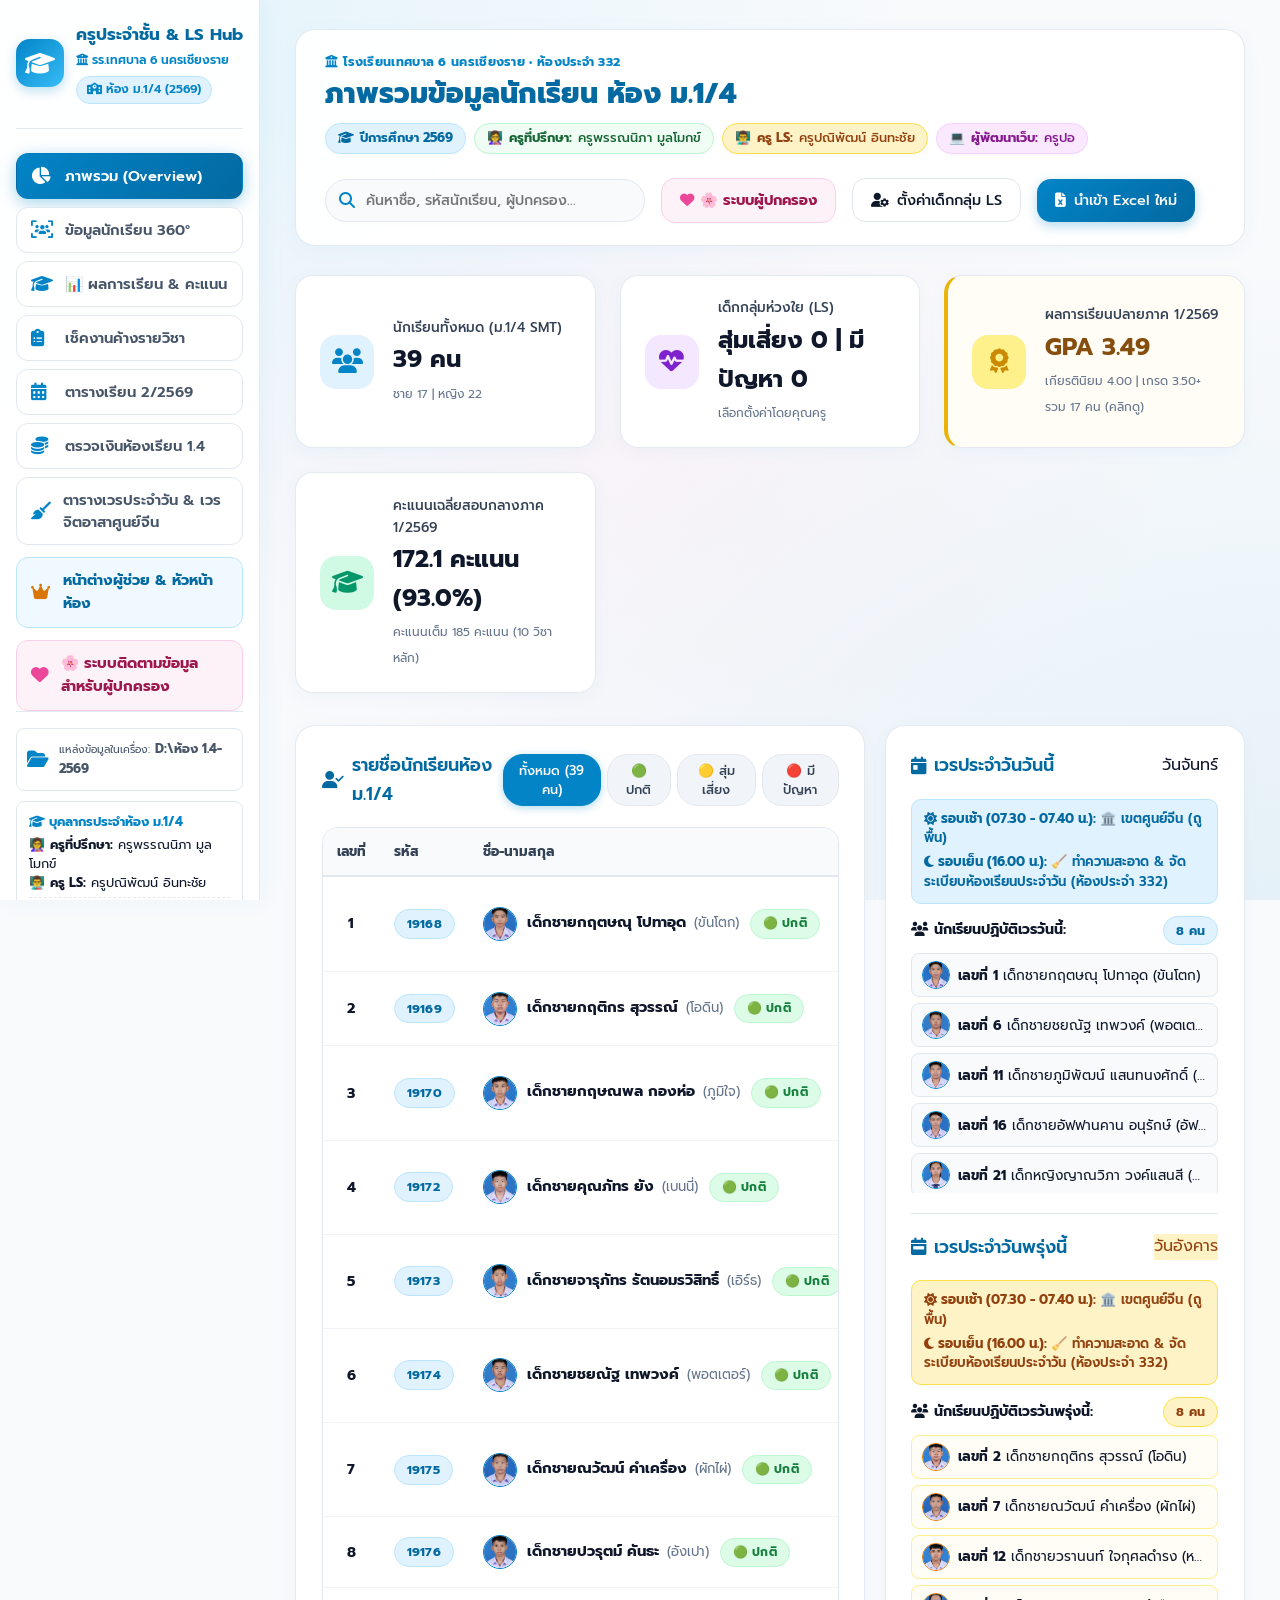
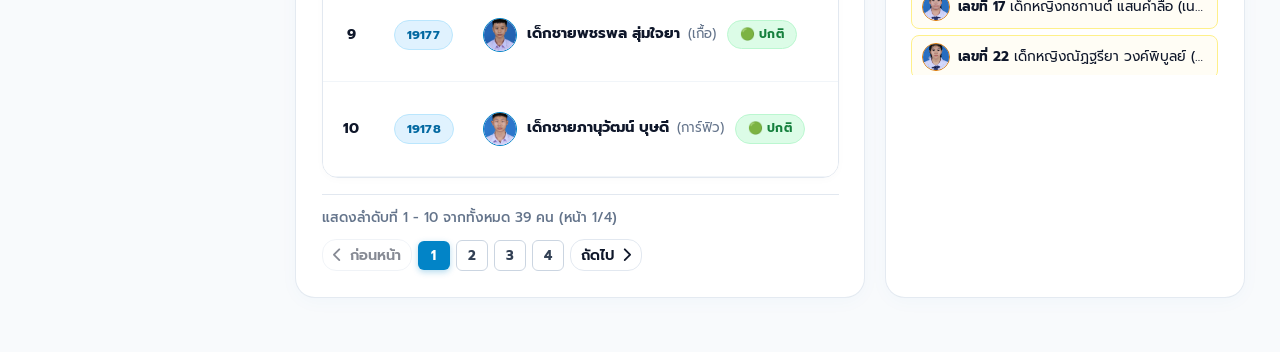
==== commit a7512502: "fix(sync): resolve homework sync between teacher and parent portals by fixing ntfy tag filtering and" ====
--- a/index.html
+++ b/index.html
@@ -935,8 +935,8 @@
         </div>
     </div>
 
-    <script src="real_db.js?v=20261103_v6"></script>
-    <script src="grades_data.js?v=20261103_v6"></script>
-    <script src="app.js?v=20261103_v6"></script>
+    <script src="real_db.js?v=20261107_v1"></script>
+    <script src="grades_data.js?v=20261107_v1"></script>
+    <script src="app.js?v=20261107_v1"></script>
 </body>
 </html>
